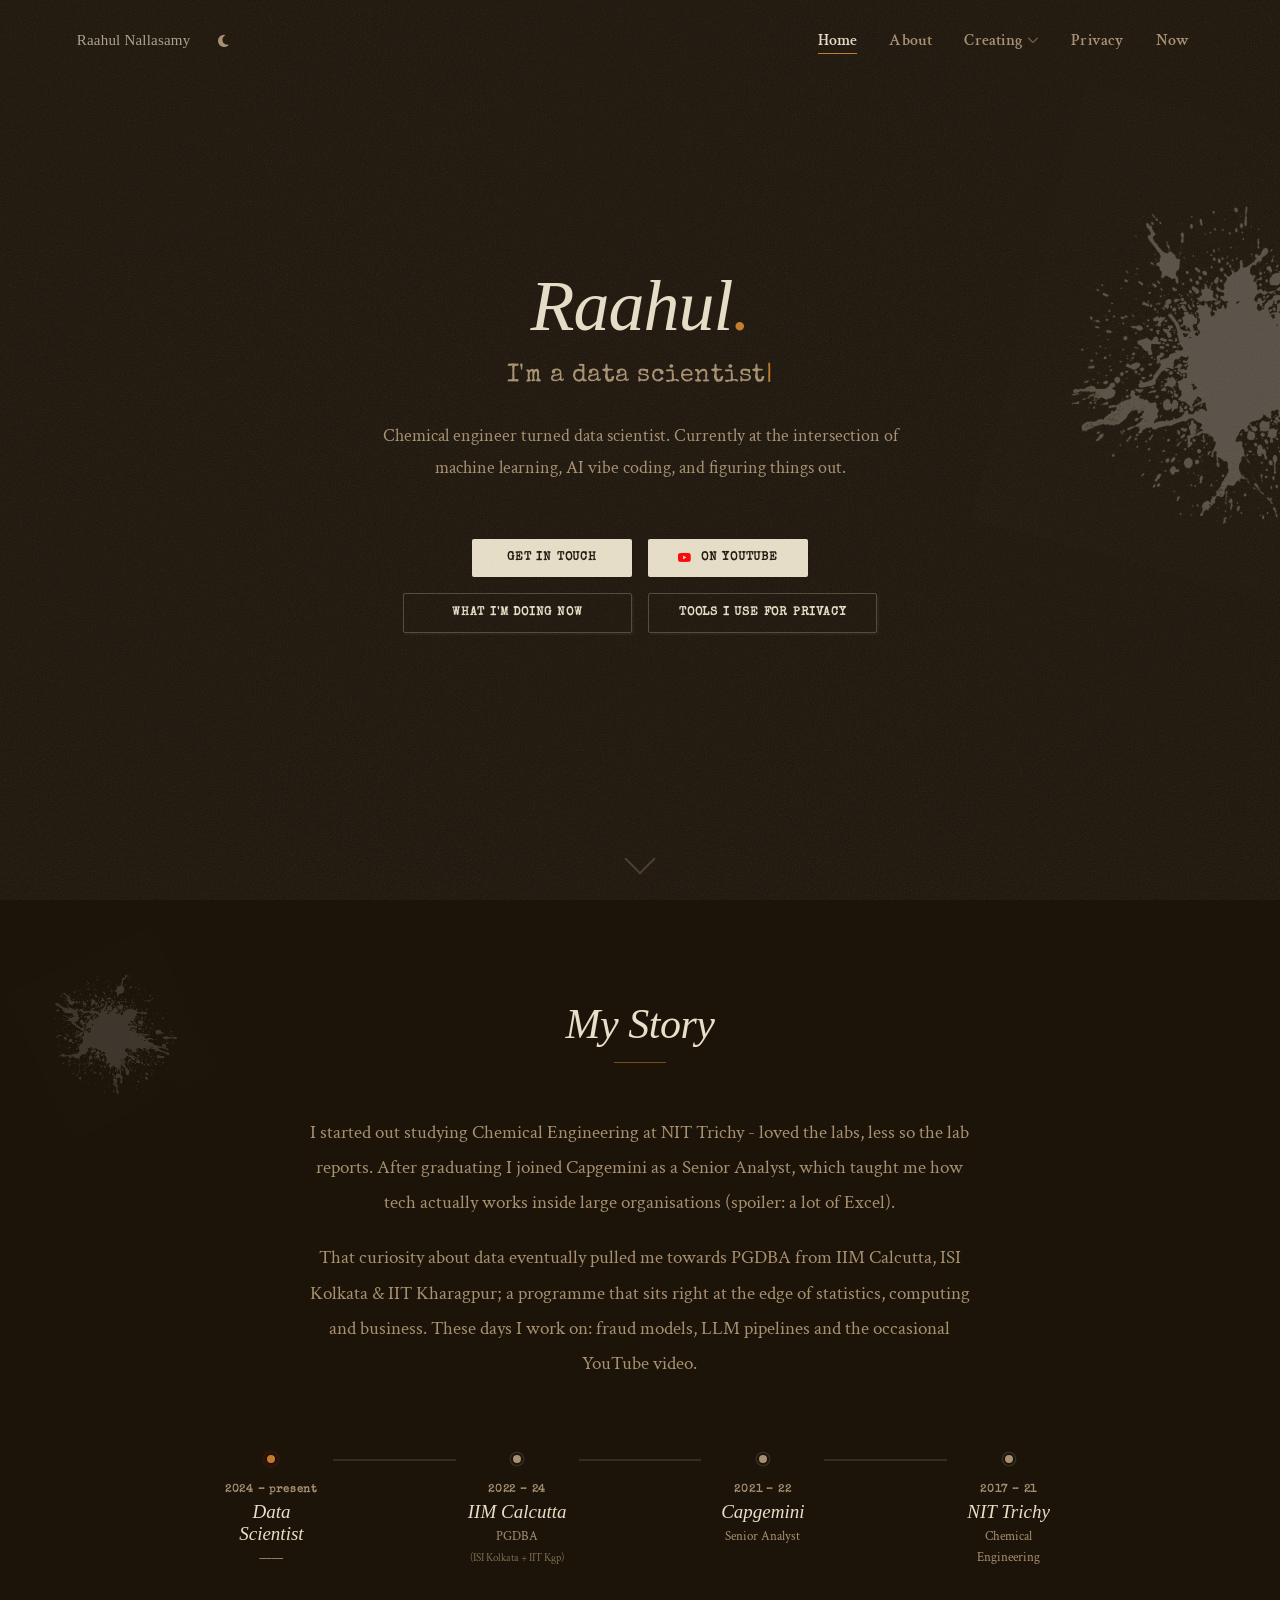
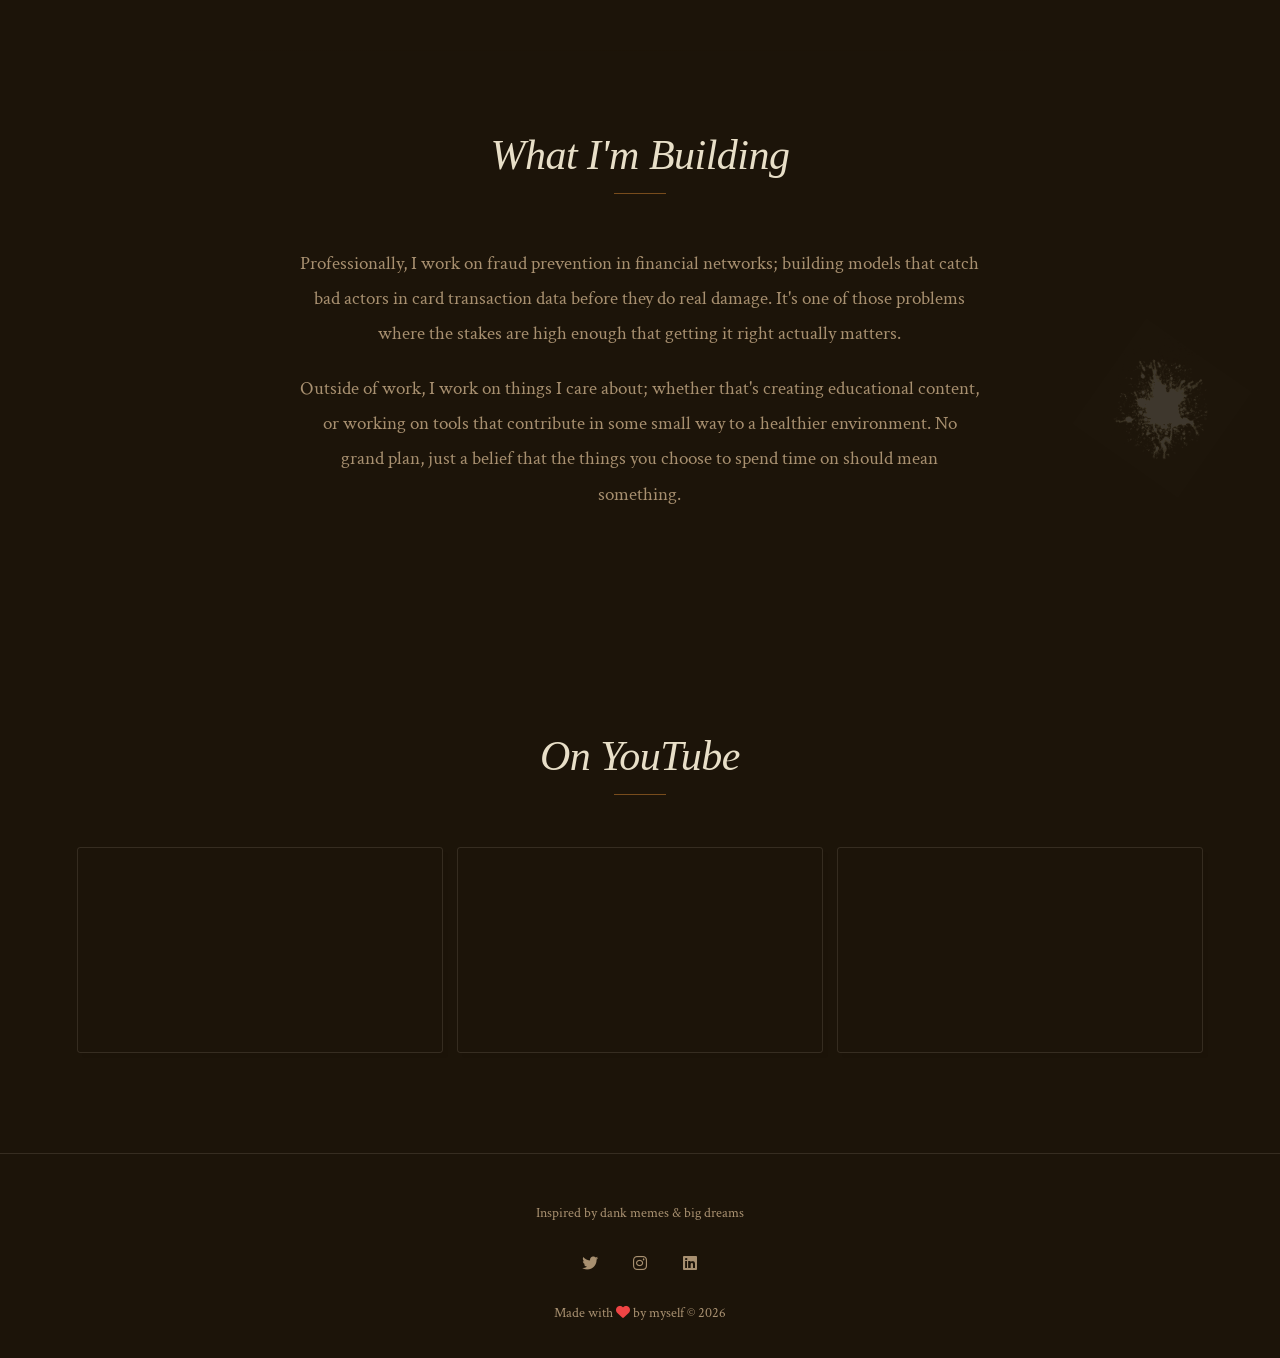
==== index.html @ e93ae11b "fix(mobile): fix overflow, touch target, and nav drawer bugs Remove white-space: nowrap from journey" ====
<!DOCTYPE html>
<html lang="en">

<head>
    <title>Raahul Nallasamy</title>
    <meta charset="UTF-8" />
    <meta name="viewport" content="width=device-width, initial-scale=1.0, shrink-to-fit=no" />
    <meta name="description" content="Chemical engineer turned data scientist. Working on fraud detection, NLP, and the occasional YouTube video." />
    <meta name="keywords" content="fraud detection, machine learning, data scientist, NLP, Python, Raahul Nallasamy" />

    <!-- Open Graph -->
    <meta property="og:type" content="website" />
    <meta property="og:url" content="https://raahul42.github.io" />
    <meta property="og:title" content="Raahul Nallasamy" />
    <meta property="og:description" content="Chemical engineer turned data scientist. Working on fraud detection, NLP, and the occasional YouTube video." />

    <!-- Schema.org Person -->
    <script type="application/ld+json">
    {
      "@context": "https://schema.org",
      "@type": "Person",
      "name": "Raahul Nallasamy",
      "jobTitle": "Data Scientist",
      "url": "https://raahul42.github.io",
      "sameAs": [
        "https://linkedin.com/in/raahul42",
        "https://www.youtube.com/c/raahul42"
      ]
    }
    </script>


    <link rel="preconnect" href="https://fonts.googleapis.com">
    <link rel="preconnect" href="https://fonts.gstatic.com" crossorigin>
    <link
        href="https://fonts.googleapis.com/css2?family=Inter:wght@300;400;600;800&family=IM+Fell+English:ital@0;1&family=Crimson+Text:ital,wght@0,400;0,600;1,400&family=Special+Elite&display=swap"
        rel="stylesheet">
    <link rel="stylesheet" href="https://cdnjs.cloudflare.com/ajax/libs/font-awesome/6.5.0/css/all.min.css">
    <link rel="stylesheet" href="style.css">
    <link rel="stylesheet" href="retro.css">
    <link rel="icon"
        href="data:image/svg+xml,<svg xmlns='http://www.w3.org/2000/svg' viewBox='0 0 100 100'><text y='.9em' font-size='90'>⚡</text></svg>">
    <script data-goatcounter="https://raahul42.goatcounter.com/count" async src="//gc.zgo.at/count.js"></script>
</head>

<body class="loading">

    <div class="page-loader" id="loader">
        <div class="loader-spinner"></div>
    </div>

    <nav id="navbar" role="navigation" aria-label="Main navigation">
        <h2 class="nav-logo" data-tooltip="no one made a wikipedia page yet">Raahul Nallasamy</h2>
        <button class="theme-toggle" id="themeToggle" onclick="toggleTheme()" title="Toggle theme" aria-label="Toggle colour theme">
            <i class="fa-solid fa-moon" id="themeIcon"></i>
        </button>
        <i class="fa-solid fa-bars menu-icon" onclick="showMenu()" aria-label="Open menu" role="button"></i>
        <div class="nav-links" id="navLinks">
            <i class="fa-solid fa-xmark close-icon" onclick="HideMenu()" aria-label="Close menu" role="button"></i>
            <ul>
                <li><a href="#home" class="nav-item">Home</a></li>
                <li><a href="#about" class="nav-item">About</a></li>
                <li class="nav-dropdown">
                    <a href="#" class="nav-item dropdown-trigger">Creating <i
                            class="fa-solid fa-chevron-down fa-xs"></i></a>
                    <div class="dropdown-menu">
                        <a href="/tree-tracker/">
                            <i class="fa-solid fa-seedling"></i> Tree Journal
                        </a>
                        <a href="https://www.youtube.com/c/raahul42" target="_blank" rel="noopener">
                            <i class="fa-brands fa-youtube"></i> YouTube Community
                        </a>
                    </div>
                </li>
                <li><a href="/privacy" class="nav-item">Privacy</a></li>
                <li><a href="/now" class="nav-item">Now</a></li>
            </ul>
        </div>
    </nav>

    <section class="header" id="home" aria-label="Hero">
        <div class="mesh-bg" id="meshBg">
            <div class="orb orb-1"></div>
            <div class="orb orb-2"></div>
            <div class="orb orb-3"></div>
        </div>

        <div class="ink-splash"></div>

        <div class="text-box">
            <h1><span class="gradient-text">Raahul</span><span style="color: var(--accent);">.</span></h1>
            <h2 class="typed-line">I'm <span id="typed-text"></span><span class="cursor">|</span></h2>
            <p>Chemical engineer turned data scientist. Currently at the intersection of<br>
                machine learning, AI vibe coding, and figuring things out.</p>
            <div class="hero-btns">
                <div class="hero-btns-row">
                    <a href="mailto:contact-form-only" class="btn btn-primary">Get In Touch</a>
                    <a href="https://www.youtube.com/c/raahul42?sub_confirmation=1" target="_blank" rel="noopener" class="btn btn-primary btn-youtube"><i class="fa-brands fa-youtube"></i> on YouTube</a>
                </div>
                <div class="hero-btns-row hero-btns-row--secondary">
                    <a href="/now" class="btn btn-now">what I'm doing Now</a>
                    <a href="/privacy" class="btn btn-privacy">tools I use for Privacy</a>
                </div>
            </div>
        </div>

        <button class="vadi-btn" id="vadiBtn" onclick="toggleVadi()" title="???"><svg viewBox="0 0 24 30"
                xmlns="http://www.w3.org/2000/svg" width="20" height="25" style="display:block">
                <ellipse cx="12" cy="17" rx="9" ry="12" fill="rgba(28,15,0,0.06)" stroke="rgba(28,15,0,0.20)"
                    stroke-width="0.8" />
            </svg></button>

        <div class="scroll-down">
            <div class="scroll-arrow"></div>
        </div>
    </section>

    <main>
    <section class="about" id="about" aria-label="About">
        <div class="ink-drop ink-drop-1"></div>

        <div class="story-intro reveal">
            <h2 class="section-title">My Story</h2>
            <p class="story-text">
                I started out studying Chemical Engineering at NIT Trichy - loved the labs,
                less so the lab reports. After graduating I joined Capgemini as a
                Senior Analyst, which taught me how tech actually works inside large organisations
                (spoiler: a lot of Excel).
            </p>
            <p class="story-text">
                That curiosity about data eventually pulled me towards PGDBA from IIM Calcutta,
                ISI Kolkata &amp; IIT Kharagpur; a programme that sits right at the edge of
                statistics, computing and business. These days I work on: fraud models, LLM pipelines
                and the occasional YouTube video.
            </p>
        </div>

        <div class="journey reveal">
            <div class="journey-node">
                <div class="node-marker active"></div>
                <div class="node-content">
                    <span class="node-year">2024 – present</span>
                    <h3>Data Scientist</h3>
                    <p>——</p>
                </div>
            </div>
            <div class="journey-line"></div>
            <div class="journey-node">
                <div class="node-marker"></div>
                <div class="node-content">
                    <span class="node-year">2022 – 24</span>
                    <h3>IIM Calcutta</h3>
                    <p>PGDBA<br><span class="node-sub">(ISI Kolkata + IIT Kgp)</span></p>
                </div>
            </div>
            <div class="journey-line"></div>
            <div class="journey-node">
                <div class="node-marker"></div>
                <div class="node-content">
                    <span class="node-year">2021 – 22</span>
                    <h3>Capgemini</h3>
                    <p>Senior Analyst</p>
                </div>
            </div>
            <div class="journey-line"></div>
            <div class="journey-node">
                <div class="node-marker"></div>
                <div class="node-content">
                    <span class="node-year">2017 – 21</span>
                    <h3>NIT Trichy</h3>
                    <p>Chemical Engineering</p>
                </div>
            </div>
        </div>

        <div class="section-divider"></div>

        <div class="ink-drop ink-drop-2"></div>

        <div class="currently reveal">
            <h2 class="section-title">What I'm Building</h2>
            <p class="story-text center">
                Professionally, I work on fraud prevention in financial networks;
                building models that catch bad actors in card transaction data before
                they do real damage. It's one of those problems where the stakes are
                high enough that getting it right actually matters.
            </p>
            <p class="story-text center">
                Outside of work, I work on things I care about; whether that's creating
                educational content, or working on tools that contribute in some small
                way to a healthier environment. No grand plan, just a belief that the
                things you choose to spend time on should mean something.
            </p>
        </div>

    </section>

    <section class="video-section" id="youtube" aria-label="YouTube videos">
        <div class="about">
            <h2 class="section-title reveal">On YouTube</h2>
            <div class="video-container reveal">
                <div class="video-item">
                    <iframe src="https://www.youtube.com/embed/sytXMgEmZbY?si=A0dkl7CzipUG3kDM"
                        title="YouTube video player" frameborder="0"
                        allow="accelerometer; autoplay; clipboard-write; encrypted-media; gyroscope; picture-in-picture; web-share"
                        allowfullscreen></iframe>
                </div>
                <div class="video-item">
                    <iframe src="https://www.youtube.com/embed/hORjhwVPFhY" title="YouTube video player" frameborder="0"
                        allow="accelerometer; autoplay; clipboard-write; encrypted-media; gyroscope; picture-in-picture; web-share"
                        allowfullscreen></iframe>
                </div>
                <div class="video-item">
                    <iframe src="https://www.youtube.com/embed/n8uOLAmUY9w" title="YouTube video player" frameborder="0"
                        allow="accelerometer; autoplay; clipboard-write; encrypted-media; gyroscope; picture-in-picture; web-share"
                        allowfullscreen></iframe>
                </div>
            </div>
        </div>
    </section>

    </main>
    <footer class="footer">
        <p>Inspired by dank memes &amp; big dreams</p>
        <div class="icons">
            <span class="icon-btn" data-tooltip="no funny tweets"><i class="fa-brands fa-twitter"></i></span>
            <span class="icon-btn" data-tooltip="inactive since 2021"><i class="fa-brands fa-instagram"></i></span>
            <a href="https://linkedin.com/in/raahul42" target="_blank" rel="noopener noreferrer" class="icon-btn"
                data-tooltip="might accept invite"><i class="fa-brands fa-linkedin"></i></a>
        </div>
        <p>Made with <i class="fa-solid fa-heart"></i> by myself &copy; <span id="year"></span></p>
    </footer>

    <script>
        window.addEventListener('load', () => {
            setTimeout(() => {
                document.getElementById('loader').classList.add('hidden');
                document.body.classList.remove('loading');
            }, 500);
        });

        const navLinks = document.getElementById("navLinks");
        function showMenu() { navLinks.style.right = "0"; }
        function HideMenu() { navLinks.style.right = "-280px"; document.querySelectorAll('.nav-dropdown').forEach(d => d.classList.remove('open')); }

        document.addEventListener('click', function (e) {
            if (navLinks.style.right === '0px' &&
                !navLinks.contains(e.target) &&
                !e.target.closest('.menu-icon')) {
                HideMenu();
            }
        });

        document.querySelectorAll('#navLinks a:not(.dropdown-trigger)').forEach(link => {
            link.addEventListener('click', function () {
                if (window.innerWidth <= 700) HideMenu();
            });
        });

        document.querySelectorAll('.dropdown-trigger').forEach(trigger => {
            trigger.addEventListener('click', function (e) {
                if (window.innerWidth <= 700) {
                    e.preventDefault();
                    const parent = this.closest('.nav-dropdown');
                    parent.classList.toggle('open');
                }
            });
        });

        const navbar = document.getElementById("navbar");
        window.addEventListener('scroll', () => {
            navbar.classList.toggle('scrolled', window.scrollY > 60);
        });

        const roles = ["a data scientist", "a developer", "a vibe coder", "an occasional reader", "the imposter ඞ"];
        const rolesHTML = roles.map((r, i) => i === 4 ? 'the imposter <span style="color:#ff4757;font-size:0.85em;vertical-align:middle;line-height:1">ඞ</span>' : null);
        let roleIndex = 0, charIndex = 0, isDeleting = false;
        const typedEl = document.getElementById('typed-text');

        function typeWriter() {
            const current = roles[roleIndex];
            const fullyTyped = !isDeleting && charIndex === current.length;

            if (fullyTyped && rolesHTML[roleIndex]) {
                typedEl.innerHTML = rolesHTML[roleIndex];
            } else {
                typedEl.textContent = isDeleting
                    ? current.substring(0, --charIndex)
                    : current.substring(0, ++charIndex);
            }

            let speed = isDeleting ? 50 : 100;
            if (fullyTyped) {
                speed = 2000; isDeleting = true;
            } else if (isDeleting && charIndex === 0) {
                isDeleting = false;
                roleIndex = (roleIndex + 1) % roles.length;
                speed = 400;
            }
            setTimeout(typeWriter, speed);
        }
        typeWriter();

        let vadiMode = false;
        function toggleVadi() {
            const header = document.querySelector('.header');
            const meshBg = document.getElementById('meshBg');
            const btn = document.getElementById('vadiBtn');
            vadiMode = !vadiMode;
            if (vadiMode) {
                header.classList.add('vadi-active');
                meshBg.style.display = "none";
                btn.classList.add('active');
            } else {
                header.classList.remove('vadi-active');
                meshBg.style.display = "block";
                btn.classList.remove('active');
            }
        }

        const revealEls = document.querySelectorAll('.reveal');
        const observer = new IntersectionObserver((entries) => {
            entries.forEach(entry => {
                if (entry.isIntersecting) {
                    entry.target.classList.add('visible');
                    observer.unobserve(entry.target);
                }
            });
        }, { threshold: 0.1 });
        revealEls.forEach(el => observer.observe(el));

        const sections = document.querySelectorAll('section[id]');
        const navItems = document.querySelectorAll('.nav-item');
        const sectionObs = new IntersectionObserver((entries) => {
            entries.forEach(entry => {
                if (entry.isIntersecting) {
                    navItems.forEach(a => {
                        a.classList.toggle('active', a.getAttribute('href') === '#' + entry.target.id);
                    });
                }
            });
        }, { threshold: 0.4 });
        sections.forEach(s => sectionObs.observe(s));

        const savedTheme = localStorage.getItem('theme') || 'dark';
        applyTheme(savedTheme);

        function applyTheme(theme) {
            document.documentElement.setAttribute('data-theme', theme);
            document.getElementById('themeIcon').className = theme === 'dark' ? 'fa-solid fa-moon' : 'fa-solid fa-sun';
            localStorage.setItem('theme', theme);
        }

        function toggleTheme() {
            const current = document.documentElement.getAttribute('data-theme') || 'dark';
            applyTheme(current === 'dark' ? 'light' : 'dark');
        }

        document.getElementById('year').textContent = new Date().getFullYear();
    </script>

</body>

</html>
---- style.css ----
:root {
    --bg: #080d1a;
    --bg-surface: #0f172a;
    --text: #f1f5f9;
    --text-muted: #7a8fa0;
    --accent: #38bdf8;
    --accent-2: #2dd4bf;
    --card-bg: rgba(255, 255, 255, 0.04);
    --card-border: rgba(255, 255, 255, 0.08);
    --card-border-hover: rgba(255, 255, 255, 0.18);
    --gradient: linear-gradient(135deg, var(--accent), var(--accent-2));
}

html[data-theme="light"] {
    --bg: #fdf8f0;
    --bg-surface: #f5edd8;
    --text: #1a1208;
    --text-muted: #7a6a54;
    --accent: #0284c7;
    --accent-2: #0d9488;
    --card-bg: rgba(0, 0, 0, 0.04);
    --card-border: rgba(0, 0, 0, 0.08);
    --card-border-hover: rgba(0, 0, 0, 0.2);
    --gradient: linear-gradient(135deg, #0284c7, #0d9488);
}

html[data-theme="light"] body {
    background: linear-gradient(160deg, #fdf8f0 0%, #f5edd8 60%, #ede5d0 100%);
    min-height: 100vh;
}

html[data-theme="light"] .header {
    background: transparent;
}

html[data-theme="light"] #navbar.scrolled {
    background: rgba(253, 248, 240, 0.88);
}

@media (max-width: 700px) {
    html[data-theme="light"] .nav-links {
        background: rgba(253, 248, 240, 0.97) !important;
    }
}

html[data-theme="light"] .dropdown-menu {
    background: rgba(255, 255, 255, 0.97);
}

html[data-theme="light"] .icon-btn::after {
    background: rgba(255, 255, 255, 0.97);
}

html[data-theme="light"] .nav-logo::after {
    background: rgba(255, 255, 255, 0.97);
}

html[data-theme="light"] .orb {
    opacity: 0.07;
}

html[data-theme="light"] .header.vadi-active {
    background-image: linear-gradient(rgba(253, 248, 240, 0.72), rgba(253, 248, 240, 0.9)), url('images/vadivelu.png');
}

html[data-theme="light"] .page-loader {
    background: #fdf8f0;
}

*, *::before, *::after {
    margin: 0;
    padding: 0;
    box-sizing: border-box;
}

html {
    scroll-behavior: smooth;
    background: var(--bg);
    color: var(--text);
    font-family: 'Inter', sans-serif;
    overflow-x: hidden;
}

body {
    overflow-x: hidden;
    opacity: 1;
    transition: opacity 0.5s ease;
    position: relative;
    width: 100%;
}

body.loading {
    opacity: 0;
}

section[id] {
    scroll-margin-top: 50px;
}

/* Keyboard focus styles */
:focus-visible {
    outline: 2px solid var(--accent);
    outline-offset: 3px;
    border-radius: 4px;
}

.btn:focus-visible {
    outline-offset: 4px;
}

.page-loader {
    position: fixed;
    inset: 0;
    background: var(--bg);
    display: flex;
    align-items: center;
    justify-content: center;
    z-index: 9999;
    transition: opacity 0.5s ease, visibility 0.5s ease;
}

.page-loader.hidden {
    opacity: 0;
    visibility: hidden;
    pointer-events: none;
}

.loader-spinner {
    width: 36px;
    height: 36px;
    border: 3px solid var(--card-border);
    border-top-color: var(--accent);
    border-radius: 50%;
    animation: spin 0.8s linear infinite;
}

@keyframes spin {
    to { transform: rotate(360deg); }
}

#navbar {
    position: fixed;
    top: 0;
    left: 0;
    right: 0;
    z-index: 1000;
    display: flex;
    align-items: center;
    justify-content: space-between;
    padding: 22px 6%;
    transition: all 0.4s ease;
}

#navbar.scrolled {
    background: rgba(8, 13, 26, 0.85);
    backdrop-filter: blur(20px);
    -webkit-backdrop-filter: blur(20px);
    border-bottom: 1px solid var(--card-border);
    padding: 14px 6%;
}

.nav-logo {
    font-size: 14px;
    font-weight: 600;
    letter-spacing: 0px;
    color: var(--text);
    opacity: 0.7;
    cursor: default;
    position: relative;
    transition: opacity 0.3s ease;
}

.nav-logo:hover {
    opacity: 0.9;
}

.nav-logo::after {
    content: attr(data-tooltip);
    position: absolute;
    top: calc(100% + 10px);
    left: 0;
    background: rgba(8, 13, 26, 0.95);
    backdrop-filter: blur(12px);
    border: 1px solid var(--card-border);
    color: var(--text-muted);
    font-size: 12px;
    font-weight: 400;
    padding: 7px 12px;
    border-radius: 8px;
    white-space: nowrap;
    opacity: 0;
    pointer-events: none;
    transform: translateY(-4px);
    transition: opacity 0.2s ease, transform 0.2s ease;
}

.nav-logo:hover::after {
    opacity: 1;
    transform: translateY(0);
}

.nav-links {
    flex: 1;
    text-align: right;
}

.nav-links ul li {
    list-style: none;
    display: inline-block;
    padding: 8px 14px;
}

.nav-item {
    color: var(--text-muted);
    text-decoration: none;
    font-size: 14px;
    font-weight: 400;
    transition: color 0.3s ease;
    position: relative;
}

.nav-item::after {
    content: '';
    position: absolute;
    bottom: -4px;
    left: 0;
    width: 0;
    height: 2px;
    background: var(--gradient);
    border-radius: 2px;
    transition: width 0.3s ease;
}

.nav-item:hover,
.nav-item.active {
    color: var(--text);
}

.nav-item:hover::after,
.nav-item.active::after {
    width: 100%;
}

.theme-toggle {
    background: var(--card-bg);
    border: 1px solid var(--card-border);
    color: var(--text-muted);
    width: 34px;
    height: 34px;
    border-radius: 50%;
    cursor: pointer;
    display: flex;
    align-items: center;
    justify-content: center;
    font-size: 14px;
    transition: all 0.3s ease;
    flex-shrink: 0;
    margin-left: 16px;
}

.theme-toggle:hover {
    color: var(--accent);
    border-color: var(--accent);
    transform: rotate(15deg);
}

.menu-icon,
.close-icon {
    display: none;
    cursor: pointer;
    font-size: 22px;
    color: var(--text);
}

.nav-dropdown {
    position: relative;
}

.dropdown-trigger {
    display: inline-flex;
    align-items: center;
    gap: 5px;
}

.dropdown-trigger .fa-chevron-down {
    transition: transform 0.25s ease;
    opacity: 0.5;
}

.nav-dropdown:hover .fa-chevron-down {
    transform: rotate(180deg);
    opacity: 1;
}

.dropdown-menu {
    position: absolute;
    top: calc(100% + 10px);
    left: 50%;
    transform: translateX(-50%) translateY(6px);
    background: rgba(8, 13, 26, 0.95);
    backdrop-filter: blur(20px);
    -webkit-backdrop-filter: blur(20px);
    border: 1px solid var(--card-border);
    border-radius: 12px;
    padding: 6px;
    min-width: 160px;
    opacity: 0;
    visibility: hidden;
    transition: opacity 0.2s ease, transform 0.2s ease, visibility 0.2s ease;
    z-index: 1001;
}

.nav-dropdown:hover .dropdown-menu {
    opacity: 1;
    visibility: visible;
    transform: translateX(-50%) translateY(0);
}

.dropdown-menu a {
    display: flex;
    align-items: center;
    gap: 8px;
    padding: 9px 14px;
    font-size: 13px;
    color: var(--text-muted);
    text-decoration: none;
    border-radius: 8px;
    transition: background 0.2s ease, color 0.2s ease;
    white-space: nowrap;
}

.dropdown-menu a:hover {
    background: var(--card-bg);
    color: var(--text);
}

.dropdown-menu a .fa-seedling {
    color: #22c55e;
    font-size: 12px;
}

.dropdown-menu a .fa-youtube {
    color: #ef4444;
    font-size: 12px;
}

.dropdown-menu a .fa-pen-nib {
    color: #a78bfa;
    font-size: 12px;
}

.header {
    min-height: 100vh;
    width: 100%;
    position: relative;
    display: flex;
    align-items: center;
    justify-content: center;
    background: var(--bg);
    overflow: hidden;
}

.header.vadi-active {
    background-image: linear-gradient(rgba(8, 13, 26, 0.75), rgba(8, 13, 26, 0.92)),
                      url('images/vadivelu.png');
    background-size: cover;
    background-position: center;
}

.mesh-bg {
    position: absolute;
    inset: 0;
    overflow: hidden;
    z-index: 0;
}

.orb {
    position: absolute;
    border-radius: 50%;
    filter: blur(90px);
    opacity: 0.15;
}

.orb-1 {
    width: 700px;
    height: 700px;
    background: var(--accent);
    top: -200px;
    left: -150px;
    animation: orbFloat1 14s ease-in-out infinite;
}

.orb-2 {
    width: 500px;
    height: 500px;
    background: var(--accent-2);
    top: 30%;
    right: -100px;
    animation: orbFloat2 18s ease-in-out infinite;
}

.orb-3 {
    width: 400px;
    height: 400px;
    background: #06b6d4;
    bottom: -100px;
    left: 35%;
    animation: orbFloat3 12s ease-in-out infinite;
}

@keyframes orbFloat1 {
    0%, 100% { transform: translate(0, 0); }
    33%       { transform: translate(80px, 60px); }
    66%       { transform: translate(40px, 120px); }
}

@keyframes orbFloat2 {
    0%, 100% { transform: translate(0, 0); }
    33%       { transform: translate(-80px, -50px); }
    66%       { transform: translate(-40px, -100px); }
}

@keyframes orbFloat3 {
    0%, 100% { transform: translate(0, 0); }
    50%       { transform: translate(-70px, -60px); }
}

.text-box {
    position: relative;
    z-index: 1;
    text-align: center;
    max-width: 800px;
    padding: 0 24px;
}

.hero-tag {
    display: inline-flex;
    align-items: center;
    gap: 8px;
    background: var(--card-bg);
    border: 1px solid var(--card-border);
    padding: 6px 16px;
    border-radius: 20px;
    font-size: 13px;
    color: var(--text-muted);
    margin-bottom: 28px;
    backdrop-filter: blur(10px);
}

.status-dot {
    width: 8px;
    height: 8px;
    background: #22c55e;
    border-radius: 50%;
    flex-shrink: 0;
    animation: pulseDot 2s ease-in-out infinite;
}

@keyframes pulseDot {
    0%, 100% { box-shadow: 0 0 0 0 rgba(34, 197, 94, 0.4); }
    50%       { box-shadow: 0 0 0 6px rgba(34, 197, 94, 0); }
}

.text-box h1 {
    font-size: clamp(40px, 7vw, 72px);
    font-weight: 800;
    letter-spacing: -2px;
    line-height: 1.1;
    margin-bottom: 12px;
}

.gradient-text {
    background: var(--gradient);
    -webkit-background-clip: text;
    -webkit-text-fill-color: transparent;
    background-clip: text;
}

.typed-line {
    font-size: clamp(20px, 3.5vw, 34px);
    font-weight: 300;
    color: var(--text-muted);
    margin-bottom: 24px;
    min-height: 1.5em;
    line-height: 1.4;
    letter-spacing: -0.5px;
}

.cursor {
    display: inline-block;
    color: var(--accent);
    animation: blink 1s step-end infinite;
}

@keyframes blink {
    0%, 100% { opacity: 1; }
    50%       { opacity: 0; }
}

.text-box p {
    font-size: 17px;
    color: var(--text-muted);
    line-height: 1.7;
    margin-bottom: 40px;
}

.hero-btns {
    display: flex;
    flex-direction: column;
    align-items: center;
    gap: 16px;
}

.hero-btns-row {
    display: flex;
    gap: 12px;
    justify-content: center;
    flex-wrap: wrap;
}

.btn {
    display: inline-flex;
    align-items: center;
    gap: 8px;
    text-decoration: none;
    padding: 13px 30px;
    font-size: 15px;
    font-weight: 600;
    border-radius: 50px;
    transition: all 0.3s ease;
    cursor: pointer;
    border: none;
    font-family: 'Inter', sans-serif;
}

.btn-primary {
    background: var(--gradient);
    color: #fff;
}

.btn-primary:hover {
    transform: translateY(-3px);
    box-shadow: 0 14px 30px rgba(56, 189, 248, 0.3);
}

.btn-youtube .fa-youtube {
    color: #ff0000;
}

.btn-youtube:hover {
    transform: translateY(-3px);
    box-shadow: 0 14px 30px rgba(255, 0, 0, 0.25);
}

.btn-secondary {
    background: var(--card-bg);
    color: var(--text);
    border: 1px solid var(--card-border);
    backdrop-filter: blur(10px);
}

.btn-secondary:hover {
    border-color: var(--accent);
    color: var(--accent);
    transform: translateY(-3px);
}

.btn-now,
.btn-privacy {
    background: transparent;
    color: var(--accent);
    border: 1.5px solid var(--accent);
}

.btn-now:hover,
.btn-privacy:hover {
    background: var(--accent);
    color: #fff;
    transform: translateY(-3px);
}

.btn-sm {
    padding: 8px 20px;
    font-size: 13px;
    opacity: 0.8;
}

.vadi-btn {
    position: absolute;
    bottom: 80px;
    right: 28px;
    background: var(--card-bg);
    border: 1px solid var(--card-border);
    width: 38px;
    height: 38px;
    border-radius: 50%;
    font-size: 18px;
    line-height: 1;
    cursor: pointer;
    backdrop-filter: blur(10px);
    transition: all 0.3s ease;
    z-index: 10;
    display: flex;
    align-items: center;
    justify-content: center;
    padding: 0;
    opacity: 0.5;
}

.vadi-btn:hover {
    opacity: 1;
    border-color: rgba(251, 191, 36, 0.5);
    transform: scale(1.1);
}

.vadi-btn.active {
    opacity: 1;
    border-color: rgba(251, 191, 36, 0.5);
    background: rgba(251, 191, 36, 0.08);
}

.scroll-down {
    position: absolute;
    bottom: 30px;
    left: 50%;
    transform: translateX(-50%);
    z-index: 10;
}

.scroll-arrow {
    width: 22px;
    height: 22px;
    border-right: 2px solid var(--text-muted);
    border-bottom: 2px solid var(--text-muted);
    transform: rotate(45deg);
    opacity: 0.4;
    animation: scrollBounce 2s ease-in-out infinite;
}

@keyframes scrollBounce {
    0%, 100% { transform: rotate(45deg) translateY(0); opacity: 0.4; }
    50%       { transform: rotate(45deg) translateY(7px); opacity: 0.8; }
}

.reveal {
    opacity: 0;
    transform: translateY(32px);
    transition: opacity 0.5s ease, transform 0.5s ease;
    transition-delay: var(--reveal-delay, 0s);
}

.reveal.visible {
    opacity: 1;
    transform: translateY(0);
}

section {
    padding: 100px 0;
}

.about {
    width: 88%;
    max-width: 1200px;
    margin: 0 auto;
}

.projects {
    width: 88%;
    max-width: 1200px;
    margin: 0 auto;
    padding: 100px 0;
}

.section-title {
    font-size: clamp(28px, 4vw, 42px);
    font-weight: 800;
    text-align: center;
    margin-bottom: 52px;
    letter-spacing: -1.5px;
}

.section-divider {
    height: 1px;
    background: linear-gradient(to right, transparent, var(--card-border), transparent);
    margin: 80px 0;
}

.bento-grid {
    display: grid;
    grid-template-columns: repeat(auto-fit, minmax(260px, 1fr));
    gap: 20px;
}

.bento-card {
    background: var(--card-bg);
    border: 1px solid var(--card-border);
    backdrop-filter: blur(12px);
    border-radius: 20px;
    padding: 32px;
    transition: transform 0.3s ease, box-shadow 0.3s ease, border-color 0.3s ease;
}

.bento-card:hover {
    transform: translateY(-6px);
    box-shadow: 0 20px 40px rgba(0, 0, 0, 0.3);
    border-color: var(--card-border-hover);
}

.bento-card h3 {
    font-weight: 600;
    font-size: 17px;
    margin-bottom: 18px;
    display: flex;
    align-items: center;
    gap: 10px;
    color: var(--accent);
}

.bento-card ul li {
    list-style: none;
    color: var(--text-muted);
    font-size: 14px;
    line-height: 1.9;
    margin-bottom: 8px;
}

.bento-card ul li strong {
    color: var(--text);
    font-weight: 600;
}

.year-tag {
    font-size: 11px;
    color: var(--accent);
    background: rgba(56, 189, 248, 0.1);
    padding: 2px 8px;
    border-radius: 10px;
    margin-left: 4px;
    white-space: nowrap;
}

.skills-grid {
    display: grid;
    grid-template-columns: repeat(auto-fill, minmax(90px, 1fr));
    gap: 14px;
}

.skill-item {
    display: flex;
    flex-direction: column;
    align-items: center;
    gap: 10px;
    background: var(--card-bg);
    border: 1px solid var(--card-border);
    border-radius: 16px;
    padding: 20px 10px;
    transition: transform 0.3s ease, border-color 0.3s ease, box-shadow 0.3s ease;
    cursor: default;
}

.skill-item:hover {
    transform: translateY(-5px);
    border-color: var(--card-border-hover);
    box-shadow: 0 10px 24px rgba(0, 0, 0, 0.25);
}

.skill-item i {
    font-size: 30px;
}

.skill-item span {
    font-size: 11px;
    color: var(--text-muted);
    font-weight: 500;
    text-align: center;
}

.project-grid {
    display: grid;
    grid-template-columns: repeat(2, 1fr);
    gap: 24px;
    max-width: 900px;
    margin: 0 auto;
}

.project-card {
    border-radius: 20px;
    position: relative;
    overflow: hidden;
    cursor: pointer;
    border: 1px solid var(--card-border);
    height: 380px;
    transition: border-color 0.3s ease, box-shadow 0.3s ease;
}

.project-card:hover {
    border-color: var(--card-border-hover);
    box-shadow: 0 20px 50px rgba(0, 0, 0, 0.4);
}

.project-card img {
    width: 100%;
    height: 100%;
    object-fit: cover;
    display: block;
    transition: transform 0.6s ease;
}

.project-card:hover img {
    transform: scale(1.07);
}

.layer {
    position: absolute;
    inset: 0;
    background: linear-gradient(to top,
        rgba(8, 13, 26, 0.97) 0%,
        rgba(8, 13, 26, 0.6) 55%,
        transparent 100%);
    display: flex;
    align-items: flex-end;
    padding: 28px;
    opacity: 0;
    transition: opacity 0.4s ease;
}

.project-card:hover .layer {
    opacity: 1;
}

.layer-content {
    transform: translateY(14px);
    transition: transform 0.4s ease;
    width: 100%;
}

.project-card:hover .layer-content {
    transform: translateY(0);
}

.layer-content h3 {
    font-size: 22px;
    font-weight: 700;
    color: var(--text);
    margin-bottom: 8px;
}

.layer-content p {
    font-size: 13px;
    color: var(--text-muted);
    line-height: 1.6;
    margin-bottom: 14px;
}

.tech-badges {
    display: flex;
    flex-wrap: wrap;
    gap: 6px;
    margin-bottom: 16px;
}

.badge {
    font-size: 11px;
    font-weight: 600;
    background: rgba(56, 189, 248, 0.12);
    color: var(--accent);
    border: 1px solid rgba(56, 189, 248, 0.25);
    padding: 4px 10px;
    border-radius: 20px;
    letter-spacing: 0.3px;
}

.project-link {
    display: inline-flex;
    align-items: center;
    gap: 6px;
    font-size: 13px;
    font-weight: 600;
    color: var(--accent);
    text-decoration: none;
    transition: gap 0.3s ease;
}

.project-link:hover {
    gap: 10px;
}

.story-intro {
    max-width: 680px;
    margin: 0 auto 72px;
    text-align: center;
}

.story-text {
    font-size: 17px;
    color: var(--text-muted);
    line-height: 1.85;
    margin-bottom: 20px;
}

.story-text.center {
    text-align: center;
}

.journey {
    display: flex;
    align-items: flex-start;
    justify-content: center;
    gap: 0;
    margin: 0 auto 72px;
    max-width: 860px;
}

.journey-node {
    display: flex;
    flex-direction: column;
    align-items: center;
    text-align: center;
    flex: 1;
    position: relative;
}

.node-marker {
    width: 14px;
    height: 14px;
    border-radius: 50%;
    background: var(--text-muted);
    border: 2px solid var(--card-border);
    flex-shrink: 0;
    margin-bottom: 20px;
    transition: background 0.3s ease, box-shadow 0.3s ease;
}

.node-marker.active {
    background: var(--accent);
    box-shadow: 0 0 0 4px rgba(56, 189, 248, 0.15);
}

.journey-node:hover .node-marker {
    background: var(--accent);
    box-shadow: 0 0 0 4px rgba(56, 189, 248, 0.15);
}

.journey-line {
    flex: 1;
    height: 2px;
    background: linear-gradient(to right, var(--card-border), var(--card-border));
    margin-top: 6px;
    min-width: 40px;
}

.node-content {
    padding: 0 12px;
}

.node-year {
    font-size: 12px;
    font-weight: 600;
    color: var(--accent);
    letter-spacing: 0.5px;
    display: block;
    margin-bottom: 6px;
}

.node-content h3 {
    font-size: 18px;
    font-weight: 700;
    color: var(--text);
    margin-bottom: 4px;
    letter-spacing: -0.3px;
}

.node-content p {
    font-size: 13px;
    color: var(--text-muted);
    line-height: 1.6;
}

.node-sub {
    font-size: 11px;
    color: var(--text-muted);
    opacity: 0.7;
    white-space: nowrap;
}

.currently {
    max-width: 680px;
    margin: 0 auto;
    text-align: center;
}

@media (max-width: 700px) {
    .journey {
        flex-direction: column;
        align-items: flex-start;
        gap: 8px;
        padding: 0 8px;
    }

    .journey-line {
        width: 2px;
        height: 44px;
        min-width: unset;
        margin: 0 0 0 22px;
        background: var(--card-border);
    }

    .journey-node {
        flex-direction: row;
        text-align: left;
        gap: 20px;
        align-items: flex-start;
        width: 100%;
        background: var(--card-bg);
        border: 1px solid var(--card-border);
        border-radius: 14px;
        padding: 18px 20px;
    }

    .node-marker {
        margin-bottom: 0;
        margin-top: 5px;
        flex-shrink: 0;
        width: 16px;
        height: 16px;
    }

    .node-content {
        padding: 0;
    }

    .node-year {
        font-size: 11px;
        margin-bottom: 4px;
    }

    .node-content h3 {
        font-size: 17px;
        margin-bottom: 5px;
    }

    .node-content p {
        font-size: 14px;
        line-height: 1.65;
    }

    .node-sub {
        font-size: 12px;
        margin-left: 5px;
    }

    .node-content p br {
        display: none;
    }

}

.video-section {
    padding: 100px 0;
}

.video-container {
    display: grid;
    grid-template-columns: repeat(3, 1fr);
    gap: 14px;
}

.video-item {
    aspect-ratio: 16 / 9;
    overflow: hidden;
    border-radius: 12px;
    border: 1px solid var(--card-border);
    box-shadow: 0 8px 24px rgba(0, 0, 0, 0.3);
}

.video-item iframe {
    width: 100%;
    height: 100%;
    display: block;
}

@media (max-width: 700px) {
    .video-container {
        grid-template-columns: 1fr;
    }
}

.cta-section {
    padding: 40px 20px 100px;
    text-align: center;
}

.cta-inner {
    max-width: 600px;
    margin: 0 auto;
    background: var(--card-bg);
    border: 1px solid var(--card-border);
    backdrop-filter: blur(20px);
    border-radius: 28px;
    padding: 64px 48px;
    position: relative;
    overflow: hidden;
    transition: border-color 0.3s ease, box-shadow 0.3s ease;
}

.cta-inner:hover {
    border-color: var(--card-border-hover);
    box-shadow: 0 20px 60px rgba(56, 189, 248, 0.06);
}

.cta-inner::before {
    content: '';
    position: absolute;
    inset: 0;
    background: var(--gradient);
    opacity: 0.04;
    pointer-events: none;
    border-radius: 28px;
}

.cta-inner h2 {
    font-size: clamp(26px, 4vw, 40px);
    font-weight: 800;
    letter-spacing: -1.5px;
    margin-bottom: 16px;
}

.cta-inner p {
    color: var(--text-muted);
    font-size: 16px;
    line-height: 1.7;
    margin-bottom: 36px;
}

.footer {
    text-align: center;
    padding: 50px 20px 36px;
    border-top: 1px solid var(--card-border);
}

.footer p {
    color: var(--text-muted);
    font-size: 13px;
}

.icons {
    margin: 20px 0;
    display: flex;
    justify-content: center;
    gap: 8px;
}

.icon-btn {
    display: inline-flex;
    align-items: center;
    justify-content: center;
    width: 42px;
    height: 42px;
    border-radius: 50%;
    background: var(--card-bg);
    border: 1px solid var(--card-border);
    color: var(--text-muted);
    font-size: 16px;
    text-decoration: none;
    transition: all 0.3s ease;
    cursor: default;
    position: relative;
}

a.icon-btn {
    cursor: pointer;
}

.icon-btn:hover {
    color: var(--accent);
    border-color: var(--accent);
    transform: translateY(-3px);
    box-shadow: 0 8px 20px rgba(56, 189, 248, 0.15);
}

.icon-btn::after {
    content: attr(data-tooltip);
    position: absolute;
    bottom: calc(100% + 8px);
    left: 50%;
    transform: translateX(-50%) translateY(4px);
    background: rgba(8, 13, 26, 0.95);
    backdrop-filter: blur(12px);
    border: 1px solid var(--card-border);
    color: var(--text-muted);
    font-size: 11px;
    font-weight: 400;
    padding: 5px 10px;
    border-radius: 6px;
    white-space: nowrap;
    opacity: 0;
    pointer-events: none;
    transition: opacity 0.2s ease, transform 0.2s ease;
}

.icon-btn:hover::after {
    opacity: 1;
    transform: translateX(-50%) translateY(0);
}

.claude-credit {
    font-size: 11px;
    opacity: 0.25;
    font-weight: 400;
}

.fa-heart {
    color: #ef4444;
}

.privacy-hero {
    min-height: 38vh;
    display: flex;
    flex-direction: column;
    align-items: center;
    justify-content: center;
    text-align: center;
    padding: 130px 24px 50px;
    position: relative;
}

.privacy-hero h1 {
    font-size: clamp(36px, 6vw, 64px);
    font-weight: 800;
    letter-spacing: -2px;
    line-height: 1.1;
    margin-bottom: 14px;
}

.privacy-hero p {
    font-size: 17px;
    color: var(--text-muted);
    max-width: 500px;
    line-height: 1.7;
    margin-bottom: 8px;
}

.privacy-note {
    font-size: 12px;
    color: var(--text-muted);
    opacity: 0.5;
    letter-spacing: 0.2px;
}

.tools-section {
    padding: 10px 0 100px;
}

.tools-grid {
    display: grid;
    grid-template-columns: repeat(3, 1fr);
    gap: 20px;
    width: 88%;
    max-width: 1000px;
    margin: 0 auto;
}

.tool-card {
    background: var(--card-bg);
    border: 1px solid var(--card-border);
    backdrop-filter: blur(12px);
    border-radius: 20px;
    padding: 28px 28px 24px;
    text-decoration: none;
    color: var(--text);
    display: block;
    transition: transform 0.3s ease, box-shadow 0.3s ease, border-color 0.3s ease;
}

.tool-card:hover {
    transform: translateY(-6px);
    border-color: var(--card-border-hover);
    box-shadow: 0 20px 44px rgba(0, 0, 0, 0.25);
}

.tool-icon {
    font-size: 30px;
    margin-bottom: 18px;
    display: block;
}

.tool-category {
    font-size: 10px;
    font-weight: 700;
    letter-spacing: 1px;
    text-transform: uppercase;
    color: var(--text-muted);
    display: block;
    margin-bottom: 5px;
}

.tool-name {
    font-size: 20px;
    font-weight: 700;
    letter-spacing: -0.3px;
    margin: 0;
    transition: color 0.25s ease;
}

.tool-card:hover .tool-name {
    color: var(--accent);
}

.tool-desc {
    font-size: 13px;
    color: var(--text-muted);
    line-height: 1.65;
    max-height: 0;
    overflow: hidden;
    opacity: 0;
    margin-top: 0;
    transition: max-height 0.4s ease, opacity 0.3s ease 0.05s, margin-top 0.3s ease;
}

.tool-card:hover .tool-desc {
    max-height: 160px;
    opacity: 1;
    margin-top: 12px;
}

.tool-link {
    display: inline-flex;
    align-items: center;
    gap: 5px;
    font-size: 12px;
    font-weight: 600;
    color: var(--accent);
    max-height: 0;
    overflow: hidden;
    opacity: 0;
    margin-top: 0;
    transition: max-height 0.4s ease, opacity 0.3s ease 0.08s, margin-top 0.3s ease;
}

.tool-card:hover .tool-link {
    max-height: 36px;
    opacity: 1;
    margin-top: 10px;
}

@media (max-width: 900px) {
    .tools-grid {
        grid-template-columns: repeat(2, 1fr);
    }
}

@media (max-width: 700px) {
    .tools-grid {
        grid-template-columns: 1fr;
        width: 92%;
    }

    .tool-desc {
        max-height: none;
        opacity: 1;
        margin-top: 12px;
    }

    .tool-link {
        max-height: none;
        opacity: 1;
        margin-top: 10px;
    }
}

@media (max-width: 700px) {
    section {
        padding: 80px 0;
    }

    .about,
    .projects {
        width: 92%;
    }

    .project-grid {
        grid-template-columns: 1fr;
    }

    .project-card {
        height: 300px;
    }

    .bento-grid {
        grid-template-columns: 1fr;
    }

    .skills-grid {
        grid-template-columns: repeat(auto-fill, minmax(80px, 1fr));
    }

    .cta-inner {
        padding: 40px 24px;
    }

    .vadi-btn {
        bottom: 56px;
        right: 16px;
        font-size: 12px;
        padding: 7px 13px;
    }

    #navbar {
        justify-content: flex-start;
    }

    .menu-icon {
        display: block;
        margin-left: auto;
    }

    .theme-toggle {
        margin-left: 10px;
        width: 40px;
        height: 40px;
    }

    .nav-links {
        position: fixed;
        background: rgba(8, 13, 26, 0.96);
        backdrop-filter: blur(20px);
        -webkit-backdrop-filter: blur(20px);
        height: 100vh;
        width: min(280px, 85vw);
        top: 0;
        right: calc(-1 * min(280px, 85vw));
        text-align: left;
        z-index: 999;
        overflow-y: auto;
        transition: right 0.4s ease;
    }

    .nav-links ul {
        padding: 80px 30px 30px;
    }

    .nav-links ul li {
        display: block;
        padding: 12px 0;
    }

    .nav-item {
        font-size: 18px;
    }

    .close-icon {
        display: block;
        position: absolute;
        top: 28px;
        right: 28px;
        font-size: 22px;
    }


    .nav-dropdown .dropdown-menu {
        position: static;
        transform: none;
        opacity: 0;
        visibility: visible;
        max-height: 0;
        overflow: hidden;
        background: transparent;
        border: none;
        backdrop-filter: none;
        padding: 0 0 0 20px;
        min-width: unset;
        transition: max-height 0.3s ease, opacity 0.3s ease, padding 0.3s ease;
    }

    .nav-dropdown.open .dropdown-menu {
        opacity: 1;
        max-height: 200px;
        padding: 6px 0 6px 20px;
    }

    .nav-dropdown:hover .dropdown-menu {
        transform: none;
    }

    .dropdown-menu a {
        font-size: 15px;
        padding: 6px 0;
        color: var(--text-muted);
    }

    .dropdown-trigger .fa-chevron-down {
        display: inline-block;
        opacity: 0.5;
        transition: transform 0.25s ease;
    }


    .nav-dropdown:hover .fa-chevron-down {
        transform: none;
        opacity: 0.5;
    }

    .nav-dropdown.open .fa-chevron-down {
        transform: rotate(180deg);
        opacity: 1;
    }
}

@media (min-width: 701px) {
    .bento-grid {
        grid-template-columns: repeat(3, 1fr);
    }

    .menu-icon,
    .close-icon {
        display: none;
    }
}
---- retro.css ----
/* ===================================================
   RETRO INK & PAPER THEME — raahul42.github.io
   Paper + inked-text aesthetic, inspired by editorial
   print design. Overrides style.css completely.
   =================================================== */

/* ---- VARIABLES — light mode: paper palette ---- */
:root,
html[data-theme="light"] {
    --bg: #ddb882;
    --bg-surface: #cfa06e;
    --text: #1c0f00;
    --text-muted: #543b1e;
    --accent: #8b1a1a;
    --accent-2: #5c4a1e;
    --card-bg: rgba(28, 15, 0, 0.04);
    --card-border: rgba(28, 15, 0, 0.16);
    --card-border-hover: rgba(28, 15, 0, 0.36);
    --gradient: linear-gradient(135deg, #8b1a1a, #5c4a1e);
}

/* ---- VARIABLES — dark mode: ink & sepia palette ---- */
html[data-theme="dark"] {
    --bg: #1c1409;
    --bg-surface: #251b0e;
    --text: #e8dfc8;
    --text-muted: #a89070;
    --accent: #c47a2c;
    --accent-2: #8b6914;
    --card-bg: rgba(232, 223, 200, 0.04);
    --card-border: rgba(232, 223, 200, 0.12);
    --card-border-hover: rgba(232, 223, 200, 0.25);
    --gradient: linear-gradient(135deg, #c47a2c, #8b6914);
}


/* ---- PAPER GRAIN OVERLAY ---- */
body::after {
    content: '';
    position: fixed;
    inset: 0;
    pointer-events: none;
    z-index: 9997;
    background-image: url("data:image/svg+xml,%3Csvg xmlns='http://www.w3.org/2000/svg' width='250' height='250'%3E%3Cfilter id='n'%3E%3CfeTurbulence type='fractalNoise' baseFrequency='0.75' numOctaves='4' stitchTiles='stitch'/%3E%3CfeColorMatrix type='saturate' values='0'/%3E%3C/filter%3E%3Crect width='250' height='250' filter='url(%23n)' opacity='0.1'/%3E%3C/svg%3E");
    opacity: 1;
}

/* ---- BASE ---- */
html {
    font-family: 'Crimson Text', Georgia, serif;
    background: var(--bg);
}

html[data-theme="light"] body,
html:not([data-theme]) body {
    background: var(--bg);
    min-height: 100vh;
}

.page-loader {
    background: var(--bg);
}


.mesh-bg {
    display: none !important;
}

/* ---- NAVBAR ---- */
#navbar {
    background: transparent;
    padding: 22px 6%;
}

#navbar.scrolled {
    background: rgba(221, 184, 130, 0.96);
    backdrop-filter: none;
    -webkit-backdrop-filter: none;
    border-bottom: 1px solid var(--card-border);
    box-shadow: 0 2px 12px rgba(28, 15, 0, 0.07);
}

html[data-theme="light"] #navbar.scrolled,
html:not([data-theme]) #navbar.scrolled {
    background: rgba(221, 184, 130, 0.96);
}

html[data-theme="dark"] #navbar.scrolled {
    background: rgba(28, 20, 9, 0.96);
}


.nav-logo {
    font-family: 'IM Fell English', Georgia, serif;
    font-size: 15px;
    font-weight: 400;
    font-style: normal;
    letter-spacing: 0.2px;
}

.nav-logo::after {
    background: rgba(221, 184, 130, 0.97);
    backdrop-filter: none;
    border: 1px solid var(--card-border);
    border-radius: 3px;
    font-style: normal;
}

.nav-item {
    font-family: 'Crimson Text', Georgia, serif;
    font-size: 15.5px;
    font-weight: 600;
    letter-spacing: 0.2px;
}

.nav-item::after {
    background: var(--accent);
    height: 1px;
    border-radius: 0;
}


.theme-toggle {
    -webkit-appearance: none;
    appearance: none;
    background: transparent;
    border: none;
    box-shadow: none;
}

.dropdown-menu {
    background: rgba(221, 184, 130, 0.98);
    backdrop-filter: none;
    -webkit-backdrop-filter: none;
    border-radius: 3px;
    border: 1px solid var(--card-border);
    box-shadow: 3px 3px 0 rgba(28, 15, 0, 0.08);
}


.dropdown-menu::before {
    content: '';
    position: absolute;
    top: -15px;
    left: 0;
    width: 100%;
    height: 15px;
}

html[data-theme="light"] .dropdown-menu,
html:not([data-theme]) .dropdown-menu {
    background: rgba(221, 184, 130, 0.98);
}

html[data-theme="dark"] .dropdown-menu {
    background: rgba(37, 27, 14, 0.98);
}

.dropdown-menu a {
    font-family: 'Crimson Text', serif;
    font-size: 14.5px;
    border-radius: 2px;
}

@media (max-width: 700px) {

    .dropdown-menu,
    html[data-theme="light"] .dropdown-menu,
    html[data-theme="dark"] .dropdown-menu,
    html:not([data-theme]) .dropdown-menu {
        background: transparent !important;
        border: none !important;
        box-shadow: none !important;
    }
}


@media (max-width: 700px) {
    .nav-links {
        backdrop-filter: none !important;
        -webkit-backdrop-filter: none !important;
        border-left: 1px solid var(--card-border);
        background: rgba(221, 184, 130, 0.97) !important;
    }

    html[data-theme="dark"] .nav-links {
        background: rgba(28, 20, 9, 0.97) !important;
    }
}

/* ---- HERO SECTION ---- */
.header {
    background: var(--bg);
    background-image: radial-gradient(ellipse at center, transparent 50%, rgba(28, 15, 0, 0.13) 100%);
}

html[data-theme="light"] .header {
    background: var(--bg);
    background-image: radial-gradient(ellipse at center, transparent 50%, rgba(28, 15, 0, 0.13) 100%);
}

.header.vadi-active {
    background-image:
        linear-gradient(rgba(221, 184, 130, 0.72), rgba(221, 184, 130, 0.88)),
        url('images/vadivelu.png');
    background-size: cover;
    background-position: center;
}

html[data-theme="light"] .header.vadi-active {
    background-image:
        linear-gradient(rgba(221, 184, 130, 0.72), rgba(221, 184, 130, 0.88)),
        url('images/vadivelu.png');
}

.text-box h1 {
    font-family: 'IM Fell English', Georgia, serif;
    font-weight: 400;
    font-style: italic;
    letter-spacing: -1px;
    color: var(--text);
}


.gradient-text {
    background: none;
    -webkit-background-clip: unset;
    -webkit-text-fill-color: var(--text);
    background-clip: unset;
    color: var(--text);
}

.typed-line {
    font-family: 'Special Elite', 'Courier New', monospace;
    font-size: clamp(16px, 2.6vw, 25px);
    color: var(--text-muted);
    letter-spacing: 0.5px;
    font-weight: 400;
}

.cursor {
    color: var(--accent);
}

.text-box p {
    font-family: 'Crimson Text', Georgia, serif;
    font-size: 18px;
    line-height: 1.8;
    color: var(--text-muted);
}

/* ---- BUTTONS ---- */
.btn {
    font-family: 'Special Elite', 'Courier New', monospace;
    font-size: 12px;
    letter-spacing: 0.8px;
    text-transform: uppercase;
    border-radius: 2px;
    justify-content: center;
    text-align: center;
}

.hero-btns-row {
    display: grid;
    grid-template-columns: 1fr 1fr;
    gap: 16px;
}

@media (max-width: 600px) {
    .hero-btns-row {
        grid-template-columns: 1fr;
        width: 100%;
        max-width: 250px;
    }
}

.btn-primary {
    background: var(--text);
    color: var(--bg);
    box-shadow: 3px 3px 0 rgba(28, 15, 0, 0.25);
    margin-top: 14px;
}

.btn-primary:hover {
    transform: translate(-1px, -1px);
    box-shadow: 4px 4px 0 rgba(28, 15, 0, 0.25);
}

.btn-now,
.btn-privacy {
    background: transparent;
    color: var(--text);
    border: 1.5px solid var(--card-border-hover);
    box-shadow: 2px 2px 0 var(--card-bg);
}

.btn-now:hover,
.btn-privacy:hover {
    background: var(--text);
    color: var(--bg);
    transform: translate(-1px, -1px);
    box-shadow: 3px 3px 0 var(--card-border);
}

/* ---- VADI EASTER EGG BTN ---- */
.vadi-btn {
    -webkit-appearance: none;
    appearance: none;
    backdrop-filter: none;
    -webkit-backdrop-filter: none;
    border: none;
    background: transparent;
    width: 28px;
    height: 28px;
}

/* ---- SCROLL ARROW ---- */
.scroll-arrow {
    border-color: var(--text-muted);
    opacity: 0.3;
}

/* ---- ABOUT SECTION ---- */
.section-title {
    font-family: 'IM Fell English', Georgia, serif;
    font-weight: 400;
    font-style: italic;
    letter-spacing: -0.5px;
    color: var(--text);
}


.section-title::after {
    content: '';
    display: block;
    width: 52px;
    height: 1px;
    background: var(--accent);
    margin: 14px auto 0;
    opacity: 0.55;
}

.story-text {
    font-family: 'Crimson Text', Georgia, serif;
    font-size: 18.5px;
    line-height: 1.9;
}

/* ---- JOURNEY TIMELINE ---- */
.node-marker {
    background: var(--text-muted);
    border: 2px solid var(--bg);
    box-shadow: 0 0 0 1.5px var(--card-border);
    border-radius: 50%;
    width: 12px;
    height: 12px;
}

.node-marker.active {
    background: var(--accent);
    box-shadow: 0 0 0 3px rgba(139, 26, 26, 0.18);
}

.journey-node:hover .node-marker {
    background: var(--accent);
    box-shadow: 0 0 0 3px rgba(139, 26, 26, 0.18);
}

.journey-line {
    background: var(--card-border);
}

.node-year {
    font-family: 'Special Elite', monospace;
    font-size: 10.5px;
    color: var(--text-muted);
    letter-spacing: 0.8px;
}

.node-content h3 {
    font-family: 'IM Fell English', Georgia, serif;
    font-weight: 400;
    font-style: italic;
    font-size: 19px;
    color: var(--text);
    letter-spacing: 0;
}

.node-content p,
.node-sub {
    font-family: 'Crimson Text', serif;
    color: var(--text-muted);
}


@media (max-width: 700px) {
    .journey-node {
        background: var(--card-bg);
        border: 1px solid var(--card-border);
        border-radius: 3px;
    }
}

/* ---- SECTION DIVIDER ---- */
.section-divider {
    background: linear-gradient(to right, transparent, rgba(28, 15, 0, 0.18), transparent);
}

/* ---- VIDEO SECTION ---- */
.video-item {
    border-radius: 3px;
    border: 1px solid var(--card-border);
    box-shadow: 5px 5px 0 rgba(28, 15, 0, 0.09);
}

/* ---- FOOTER ---- */
.footer {
    border-top: 1px solid var(--card-border);
}

.footer p {
    font-family: 'Crimson Text', Georgia, serif;
    font-size: 14px;
    color: var(--text-muted);
}

.icon-btn {
    background: transparent;
    border: none;
    color: var(--text-muted);
    backdrop-filter: none;
}

.icon-btn::after {
    background: rgba(221, 184, 130, 0.97);
    backdrop-filter: none;
    border: 1px solid var(--card-border);
    border-radius: 3px;
    color: var(--text-muted);
}

html[data-theme="light"] .icon-btn::after,
html[data-theme="light"] .nav-logo::after {
    background: rgba(221, 184, 130, 0.97);
}

.icon-btn:hover {
    color: var(--accent);
    border-color: rgba(139, 26, 26, 0.45);
    box-shadow: 2px 2px 0 rgba(139, 26, 26, 0.1);
    transform: none;
}

/* ---- BENTO CARDS (if any) ---- */
.bento-card {
    border-radius: 3px;
    backdrop-filter: none;
    -webkit-backdrop-filter: none;
    border: 1px solid var(--card-border);
}

.bento-card h3 {
    font-family: 'IM Fell English', serif;
    font-style: italic;
    font-weight: 400;
    color: var(--accent);
}

/* ---- TOOL CARDS ---- */
.tool-card {
    border-radius: 3px;
    backdrop-filter: none;
    border: 1px solid var(--card-border);
}

.tool-card:hover {
    box-shadow: 4px 4px 0 rgba(28, 15, 0, 0.09);
    transform: translate(-2px, -2px);
}

.tool-name {
    font-family: 'IM Fell English', Georgia, serif;
    font-style: normal;
    font-weight: 400;
    text-transform: uppercase;
    letter-spacing: 1px;
}

.tool-category {
    font-family: 'Special Elite', monospace;
    letter-spacing: 1.5px;
}

.tool-desc {
    font-family: 'Crimson Text', serif;
    font-size: 14.5px;
}

/* ---- LOADER SPINNER ---- */
.loader-spinner {
    border-color: var(--card-border);
    border-top-color: var(--accent);
}

/* ---- INK SPLASH — decorative PNG blob, top-right of hero ---- */
.ink-splash {
    position: absolute;
    width: 45vw;
    height: 45vw;
    max-width: 450px;
    max-height: 450px;
    min-width: 200px;
    min-height: 200px;
    background-image: url('images/ink-splash.png');
    background-size: contain;
    background-repeat: no-repeat;
    background-position: center;
    mix-blend-mode: multiply;
    opacity: 0.85;
    z-index: 0;
    top: 15%;
    right: -15%;
    transform: rotate(15deg);
    pointer-events: none;
}

html[data-theme="dark"] .ink-splash {
    filter: invert(1) brightness(1.2) sepia(0.3) saturate(2) hue-rotate(10deg);
    mix-blend-mode: screen;
    opacity: 0.25;
}

@media (max-width: 700px) {
    .ink-splash {
        right: -25%;
        top: 20%;
        transform: rotate(25deg);
        opacity: 0.5;
    }

    html[data-theme="dark"] .ink-splash {
        opacity: 0.15;
    }
}

/* ---- SMALL INK DROPS — two accent blobs inside the about section ---- */
section#about {
    position: relative;
}

.ink-drop {
    position: absolute;
    background-image: url('images/ink-splash.png');
    background-size: contain;
    background-repeat: no-repeat;
    background-position: center;
    mix-blend-mode: multiply;
    opacity: 0.65;
    pointer-events: none;
    z-index: 0;
}

html[data-theme="dark"] .ink-drop {
    filter: invert(1) brightness(1.2) sepia(0.3) saturate(2) hue-rotate(10deg);
    mix-blend-mode: screen;
    opacity: 0.15;
}

.ink-drop-1 {
    width: 14vw;
    height: 14vw;
    max-width: 160px;
    max-height: 160px;
    min-width: 80px;
    min-height: 80px;
    top: 4%;
    left: -4%;
    transform: rotate(65deg);
}

.ink-drop-2 {
    width: 10vw;
    height: 10vw;
    max-width: 130px;
    max-height: 130px;
    min-width: 60px;
    min-height: 60px;
    bottom: 12%;
    right: -2%;
    transform: rotate(-55deg);
}

@media (max-width: 700px) {
    .ink-drop-1 {
        top: 2%;
        left: -8%;
        transform: rotate(80deg);
        opacity: 0.4;
    }
    .ink-drop-2 {
        bottom: 8%;
        right: -8%;
        opacity: 0.4;
    }
}
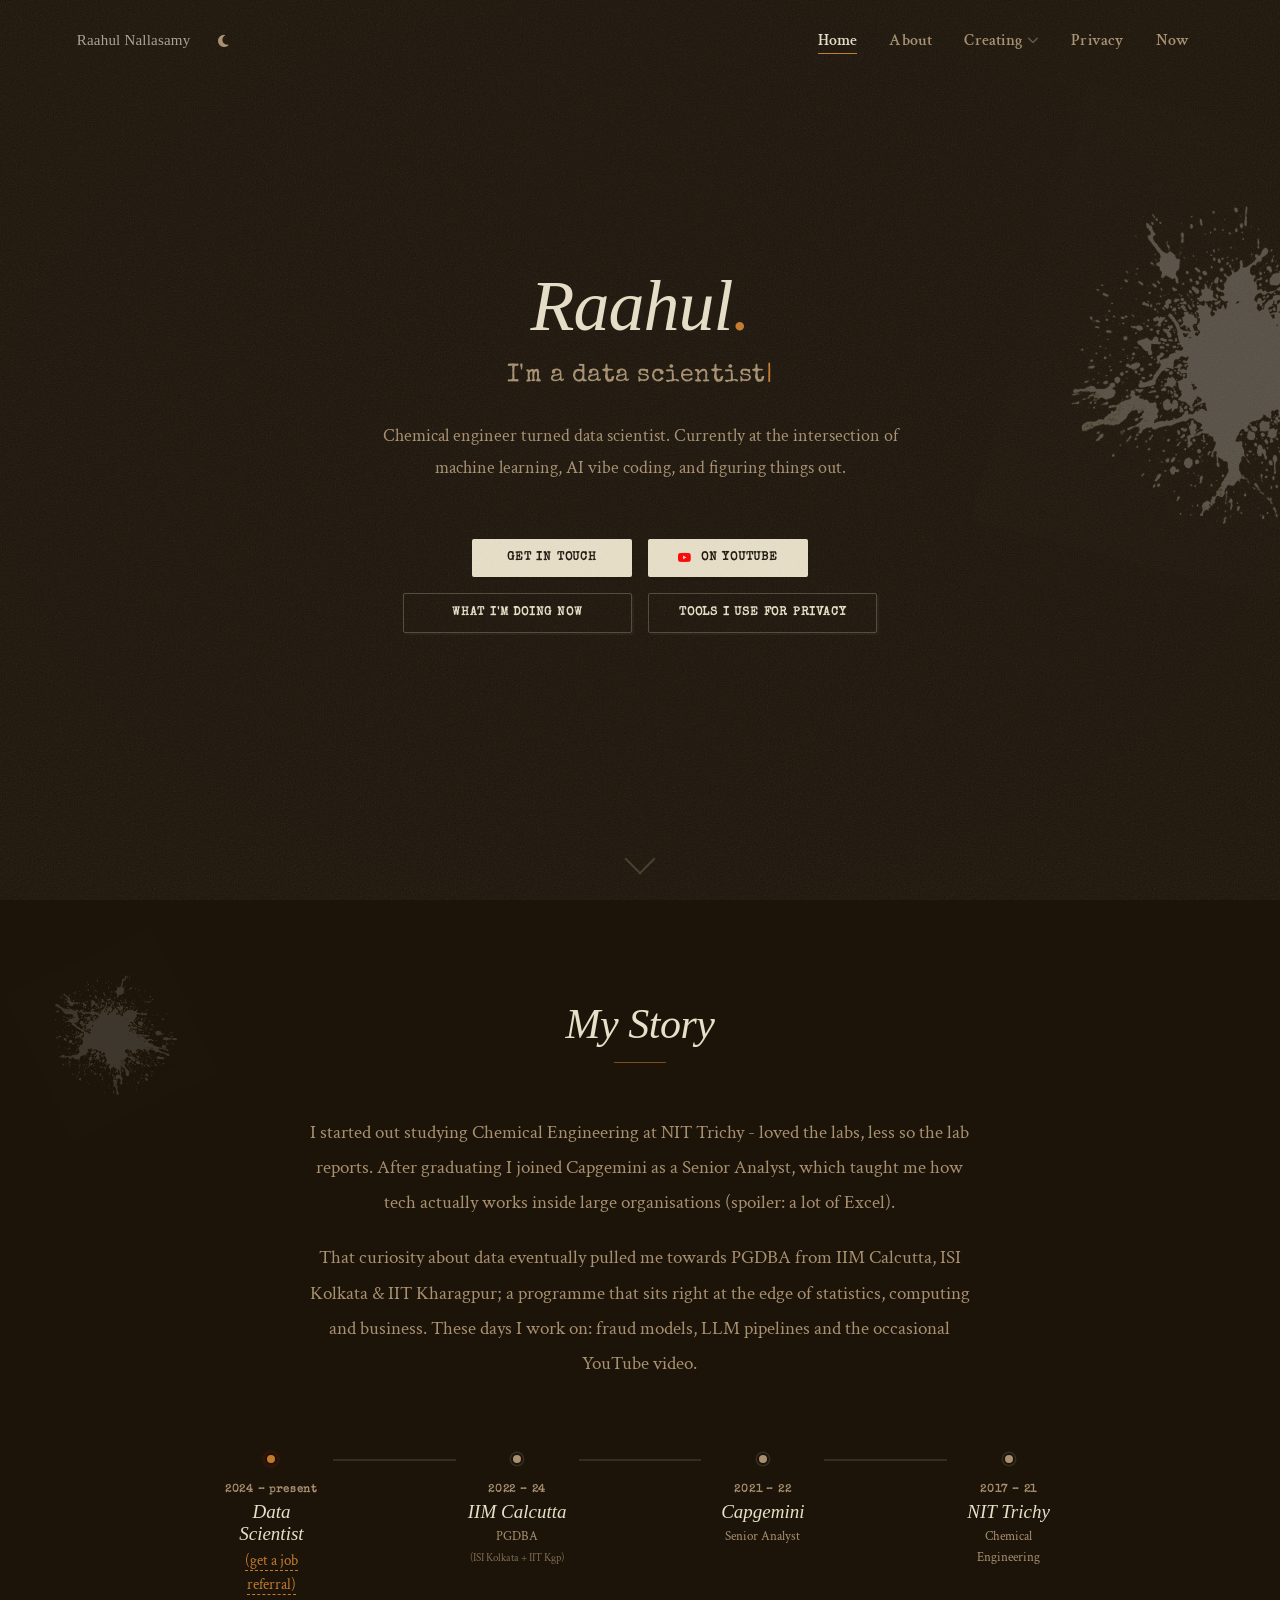
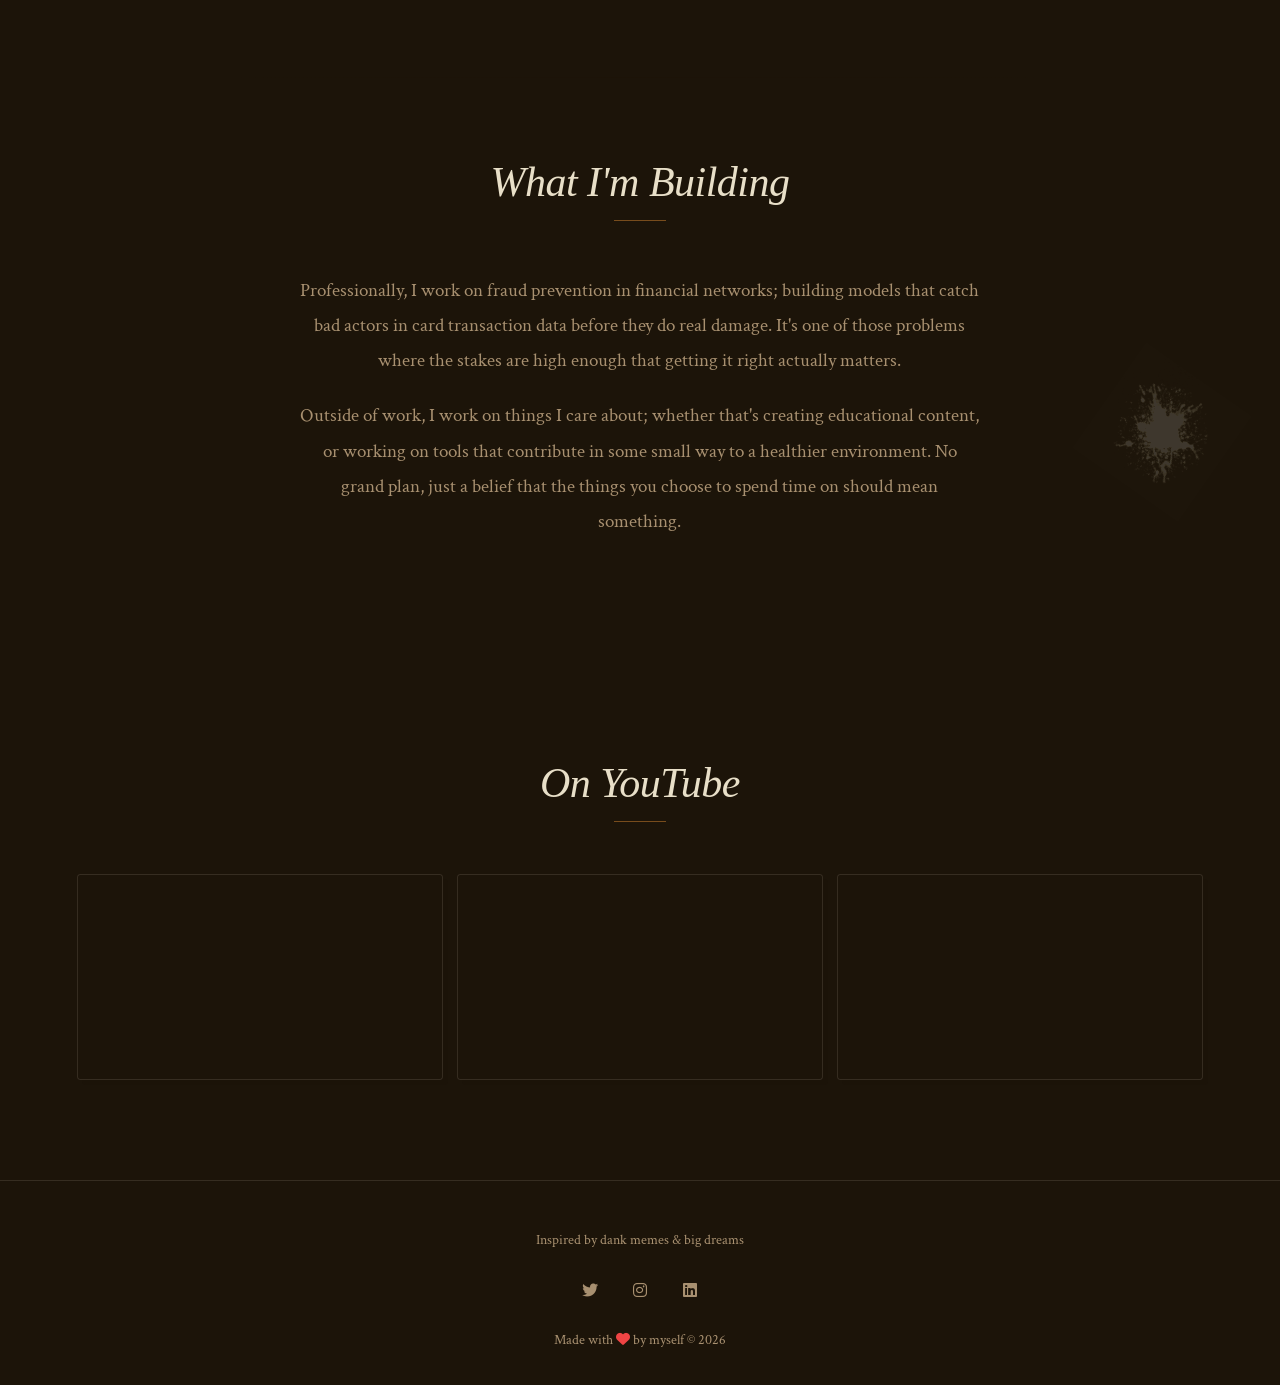
==== commit 56d7420b: "feat(about): add referral link in timeline that opens contact modal" ====
--- a/index.html
+++ b/index.html
@@ -41,6 +41,151 @@
     <link rel="icon"
         href="data:image/svg+xml,<svg xmlns='http://www.w3.org/2000/svg' viewBox='0 0 100 100'><text y='.9em' font-size='90'>⚡</text></svg>">
     <script data-goatcounter="https://raahul42.goatcounter.com/count" async src="//gc.zgo.at/count.js"></script>
+    <style>
+        .contact-overlay {
+            position: fixed;
+            inset: 0;
+            background: rgba(0, 0, 0, 0.55);
+            backdrop-filter: blur(3px);
+            z-index: 9998;
+            display: flex;
+            align-items: center;
+            justify-content: center;
+            padding: 24px;
+            opacity: 0;
+            pointer-events: none;
+            transition: opacity 0.25s ease;
+        }
+
+        .contact-overlay.active {
+            opacity: 1;
+            pointer-events: all;
+        }
+
+        .contact-modal {
+            background: var(--bg);
+            border: 1px solid var(--card-border);
+            width: 100%;
+            max-width: 460px;
+            padding: 40px 40px 36px;
+            position: relative;
+            transform: translateY(16px);
+            transition: transform 0.25s ease;
+        }
+
+        .contact-overlay.active .contact-modal {
+            transform: translateY(0);
+        }
+
+        .contact-close {
+            position: absolute;
+            top: 16px;
+            right: 20px;
+            background: none;
+            border: none;
+            font-size: 22px;
+            color: var(--text-muted);
+            cursor: pointer;
+            line-height: 1;
+            padding: 4px;
+            opacity: 0.6;
+            transition: opacity 0.15s;
+        }
+
+        .contact-close:hover { opacity: 1; }
+
+        .contact-modal-title {
+            font-family: 'IM Fell English', Georgia, serif;
+            font-size: 28px;
+            font-weight: 400;
+            font-style: italic;
+            color: var(--text);
+            margin-bottom: 28px;
+        }
+
+        .contact-field {
+            margin-bottom: 22px;
+        }
+
+        .contact-field label {
+            display: block;
+            font-family: 'Special Elite', monospace;
+            font-size: 11px;
+            letter-spacing: 2px;
+            text-transform: uppercase;
+            color: var(--accent);
+            margin-bottom: 8px;
+        }
+
+        .contact-field input,
+        .contact-field textarea {
+            width: 100%;
+            background: transparent;
+            border: none;
+            border-bottom: 1px solid var(--card-border);
+            padding: 6px 0 8px;
+            font-family: 'Crimson Text', serif;
+            font-size: 18px;
+            color: var(--text);
+            outline: none;
+            transition: border-color 0.2s;
+            box-sizing: border-box;
+            resize: none;
+        }
+
+        .contact-field input:focus,
+        .contact-field textarea:focus {
+            border-bottom-color: var(--accent);
+        }
+
+        .contact-field textarea {
+            min-height: 80px;
+            line-height: 1.6;
+        }
+
+        .contact-submit {
+            margin-top: 8px;
+            width: 100%;
+            cursor: pointer;
+        }
+
+        .contact-submit:disabled {
+            opacity: 0.5;
+            cursor: not-allowed;
+        }
+
+        .contact-success {
+            text-align: center;
+            padding: 16px 0 8px;
+        }
+
+        .contact-success-title {
+            font-family: 'IM Fell English', Georgia, serif;
+            font-size: 24px;
+            font-style: italic;
+            color: var(--text);
+            margin-bottom: 10px;
+        }
+
+        .contact-success-note {
+            font-family: 'Crimson Text', serif;
+            font-size: 17px;
+            color: var(--text-muted);
+        }
+
+        .contact-error {
+            font-family: 'Crimson Text', serif;
+            font-size: 15px;
+            color: #c0392b;
+            margin-top: 10px;
+            text-align: center;
+            display: none;
+        }
+
+        @media (max-width: 500px) {
+            .contact-modal { padding: 32px 24px 28px; }
+        }
+    </style>
 </head>
 
 <body class="loading">
@@ -94,7 +239,7 @@
                 machine learning, AI vibe coding, and figuring things out.</p>
             <div class="hero-btns">
                 <div class="hero-btns-row">
-                    <a href="mailto:contact-form-only" class="btn btn-primary">Get In Touch</a>
+                    <a href="#" class="btn btn-primary" onclick="openContactModal(); return false;">Get In Touch</a>
                     <a href="https://www.youtube.com/c/raahul42?sub_confirmation=1" target="_blank" rel="noopener" class="btn btn-primary btn-youtube"><i class="fa-brands fa-youtube"></i> on YouTube</a>
                 </div>
                 <div class="hero-btns-row hero-btns-row--secondary">
@@ -141,7 +286,7 @@
                 <div class="node-content">
                     <span class="node-year">2024 – present</span>
                     <h3>Data Scientist</h3>
-                    <p>——</p>
+                    <p><a href="#home" onclick="event.preventDefault(); document.getElementById('home').scrollIntoView({behavior:'smooth'}); setTimeout(openContactModal, 600);" style="font-family:'Crimson Text',serif;font-size:15px;color:var(--accent);text-decoration:none;border-bottom:1px dashed var(--accent);cursor:pointer;">(get a job referral)</a></p>
                 </div>
             </div>
             <div class="journey-line"></div>
@@ -220,6 +365,35 @@
     </section>
 
     </main>
+    <div class="contact-overlay" id="contactOverlay" onclick="overlayClickClose(event)">
+        <div class="contact-modal">
+            <button class="contact-close" onclick="closeContactModal()" aria-label="Close">&times;</button>
+            <div id="contactFormWrap">
+                <p class="contact-modal-title">say hello.</p>
+                <form id="contactForm" onsubmit="submitContact(event)">
+                    <div class="contact-field">
+                        <label for="contact-name">Name <span style="color:var(--accent)">*</span></label>
+                        <input type="text" id="contact-name" name="name" autocomplete="name" required>
+                    </div>
+                    <div class="contact-field">
+                        <label for="contact-email">Email</label>
+                        <input type="email" id="contact-email" name="email" autocomplete="email">
+                    </div>
+                    <div class="contact-field">
+                        <label for="contact-msg">What do you wish to say <span style="color:var(--accent)">*</span></label>
+                        <textarea id="contact-msg" name="message" rows="4" required></textarea>
+                    </div>
+                    <p class="contact-error" id="contactError">Something went wrong. Try again.</p>
+                    <button type="submit" class="btn btn-primary contact-submit" id="contactSubmit">Send</button>
+                </form>
+            </div>
+            <div class="contact-success" id="contactSuccess" style="display:none;">
+                <p class="contact-success-title">message sent.</p>
+                <p class="contact-success-note">I'll get back to you soon.</p>
+            </div>
+        </div>
+    </div>
+
     <footer class="footer">
         <p>Inspired by dank memes &amp; big dreams</p>
         <div class="icons">
@@ -357,6 +531,58 @@
         }
 
         document.getElementById('year').textContent = new Date().getFullYear();
+
+        function openContactModal() {
+            document.getElementById('contactOverlay').classList.add('active');
+            document.body.style.overflow = 'hidden';
+        }
+
+        function closeContactModal() {
+            document.getElementById('contactOverlay').classList.remove('active');
+            document.body.style.overflow = '';
+        }
+
+        function overlayClickClose(e) {
+            if (e.target === document.getElementById('contactOverlay')) closeContactModal();
+        }
+
+        document.addEventListener('keydown', function(e) {
+            if (e.key === 'Escape') closeContactModal();
+        });
+
+        async function submitContact(e) {
+            e.preventDefault();
+            const btn = document.getElementById('contactSubmit');
+            const errEl = document.getElementById('contactError');
+            btn.textContent = 'Sending...';
+            btn.disabled = true;
+            errEl.style.display = 'none';
+
+            try {
+                const res = await fetch('https://api.web3forms.com/submit', {
+                    method: 'POST',
+                    headers: { 'Content-Type': 'application/json' },
+                    body: JSON.stringify({
+                        access_key: '317c881d-d713-4ef2-b51f-5bfba723aceb',
+                        subject: 'Message from raahul42.github.io',
+                        name: document.getElementById('contact-name').value,
+                        email: document.getElementById('contact-email').value,
+                        message: document.getElementById('contact-msg').value
+                    })
+                });
+                const result = await res.json();
+                if (result.success) {
+                    document.getElementById('contactFormWrap').style.display = 'none';
+                    document.getElementById('contactSuccess').style.display = 'block';
+                } else {
+                    throw new Error();
+                }
+            } catch {
+                errEl.style.display = 'block';
+                btn.textContent = 'Send';
+                btn.disabled = false;
+            }
+        }
     </script>
 
 </body>
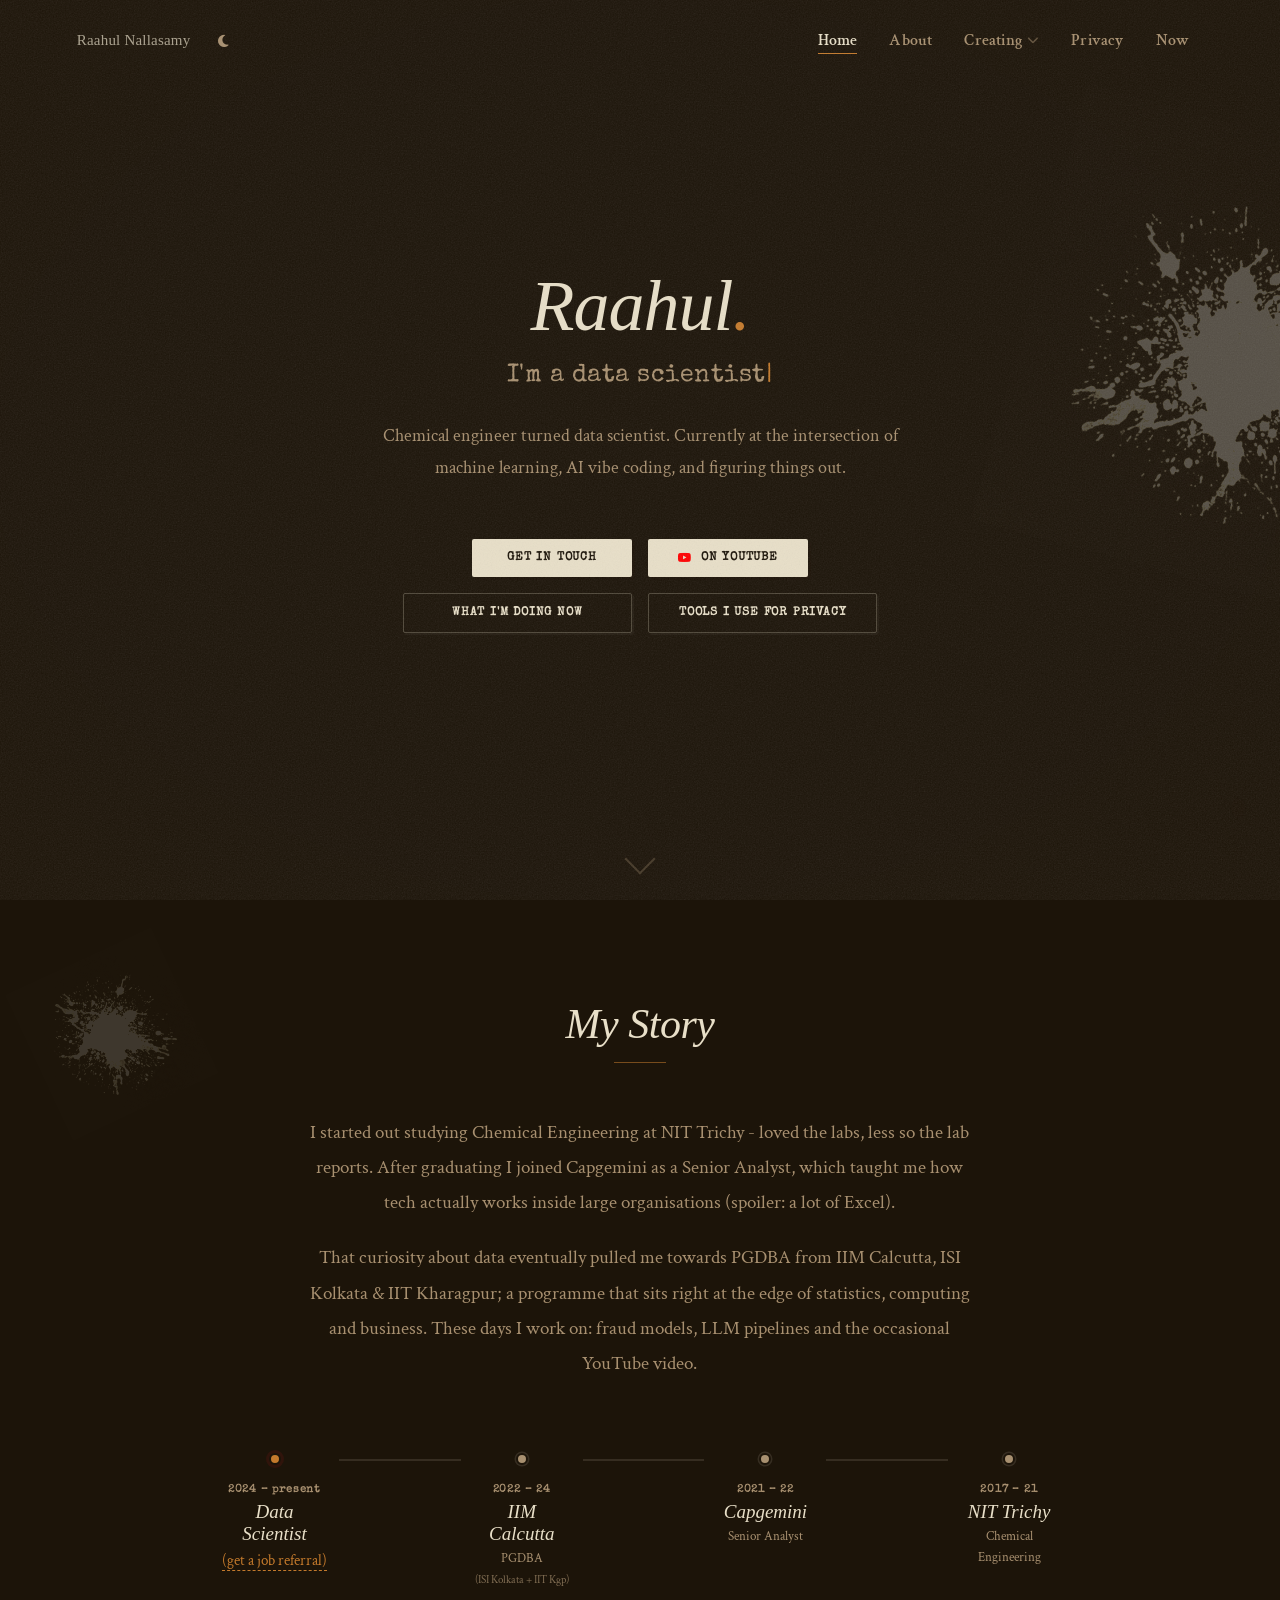
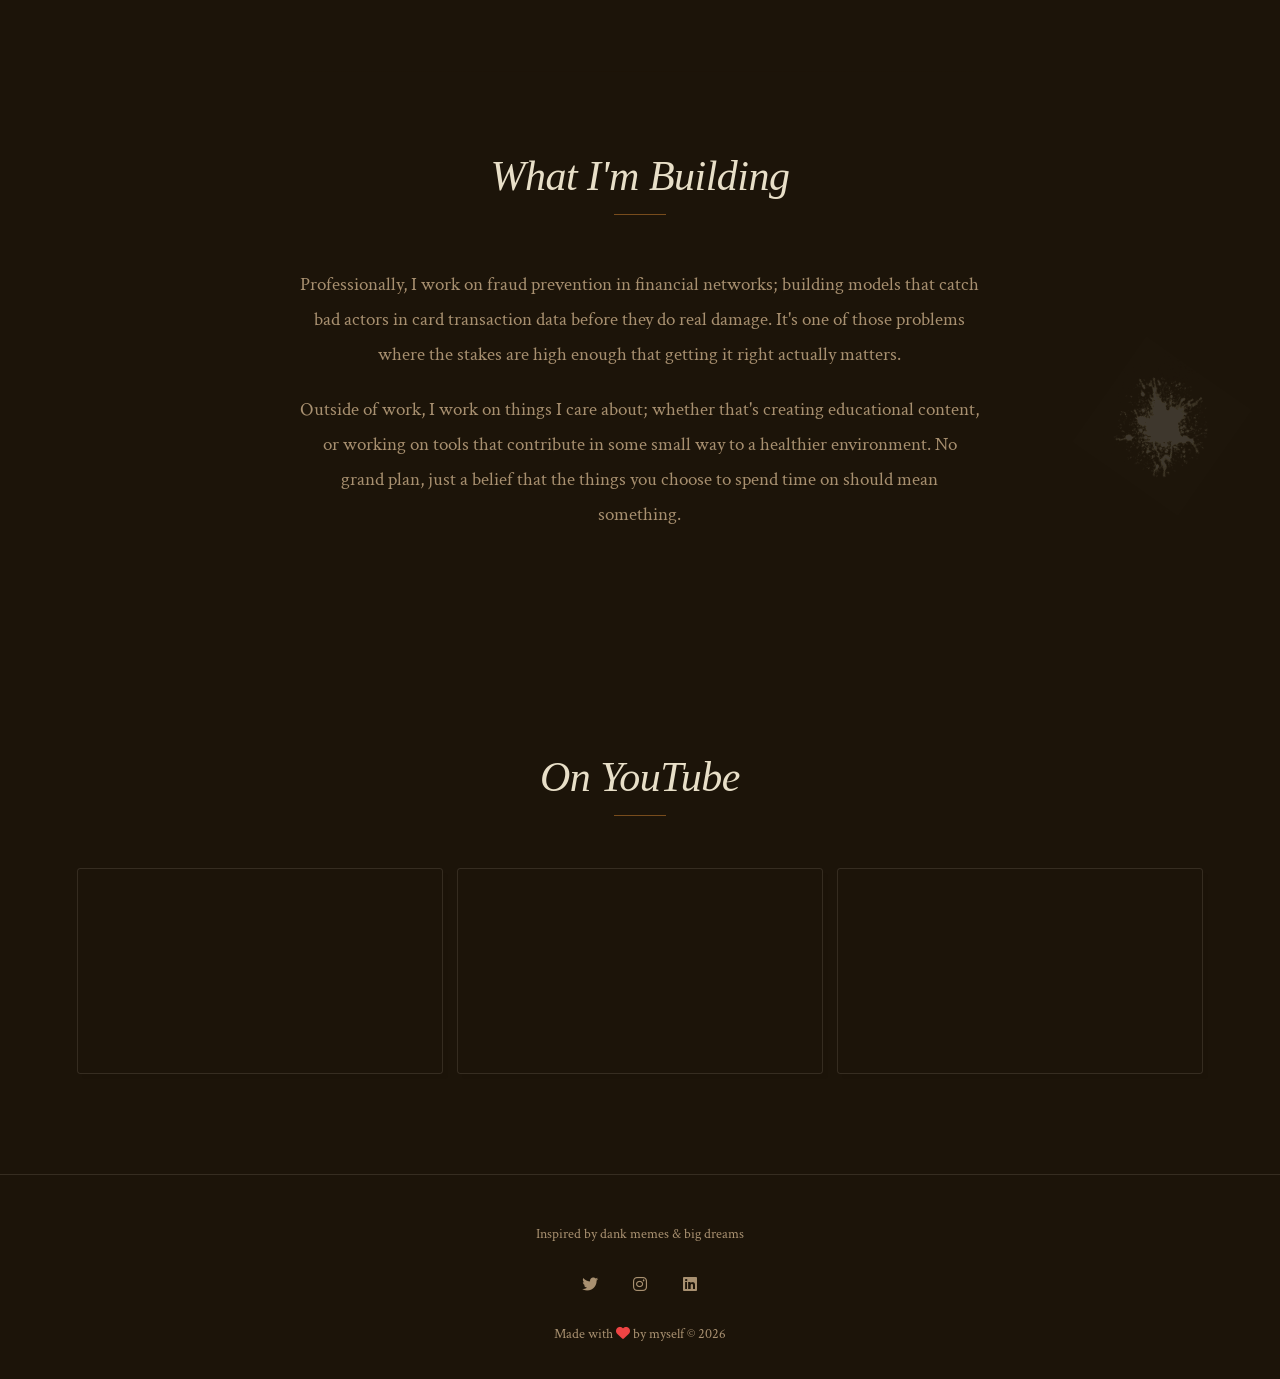
==== commit 42072bf0: "fix(about): single-line referral link, prefill message on modal open" ====
--- a/index.html
+++ b/index.html
@@ -286,7 +286,7 @@
                 <div class="node-content">
                     <span class="node-year">2024 – present</span>
                     <h3>Data Scientist</h3>
-                    <p><a href="#home" onclick="event.preventDefault(); document.getElementById('home').scrollIntoView({behavior:'smooth'}); setTimeout(openContactModal, 600);" style="font-family:'Crimson Text',serif;font-size:15px;color:var(--accent);text-decoration:none;border-bottom:1px dashed var(--accent);cursor:pointer;">(get a job referral)</a></p>
+                    <p><a href="#home" onclick="event.preventDefault(); document.getElementById('home').scrollIntoView({behavior:'smooth'}); setTimeout(openReferralModal, 600);" style="font-family:'Crimson Text',serif;font-size:15px;color:var(--accent);text-decoration:none;border-bottom:1px dashed var(--accent);cursor:pointer;white-space:nowrap;">(get a job referral)</a></p>
                 </div>
             </div>
             <div class="journey-line"></div>
@@ -531,6 +531,11 @@
         }
 
         document.getElementById('year').textContent = new Date().getFullYear();
+
+        function openReferralModal() {
+            document.getElementById('contact-msg').value = 'Need a referral at your company for ____ roles';
+            openContactModal();
+        }
 
         function openContactModal() {
             document.getElementById('contactOverlay').classList.add('active');
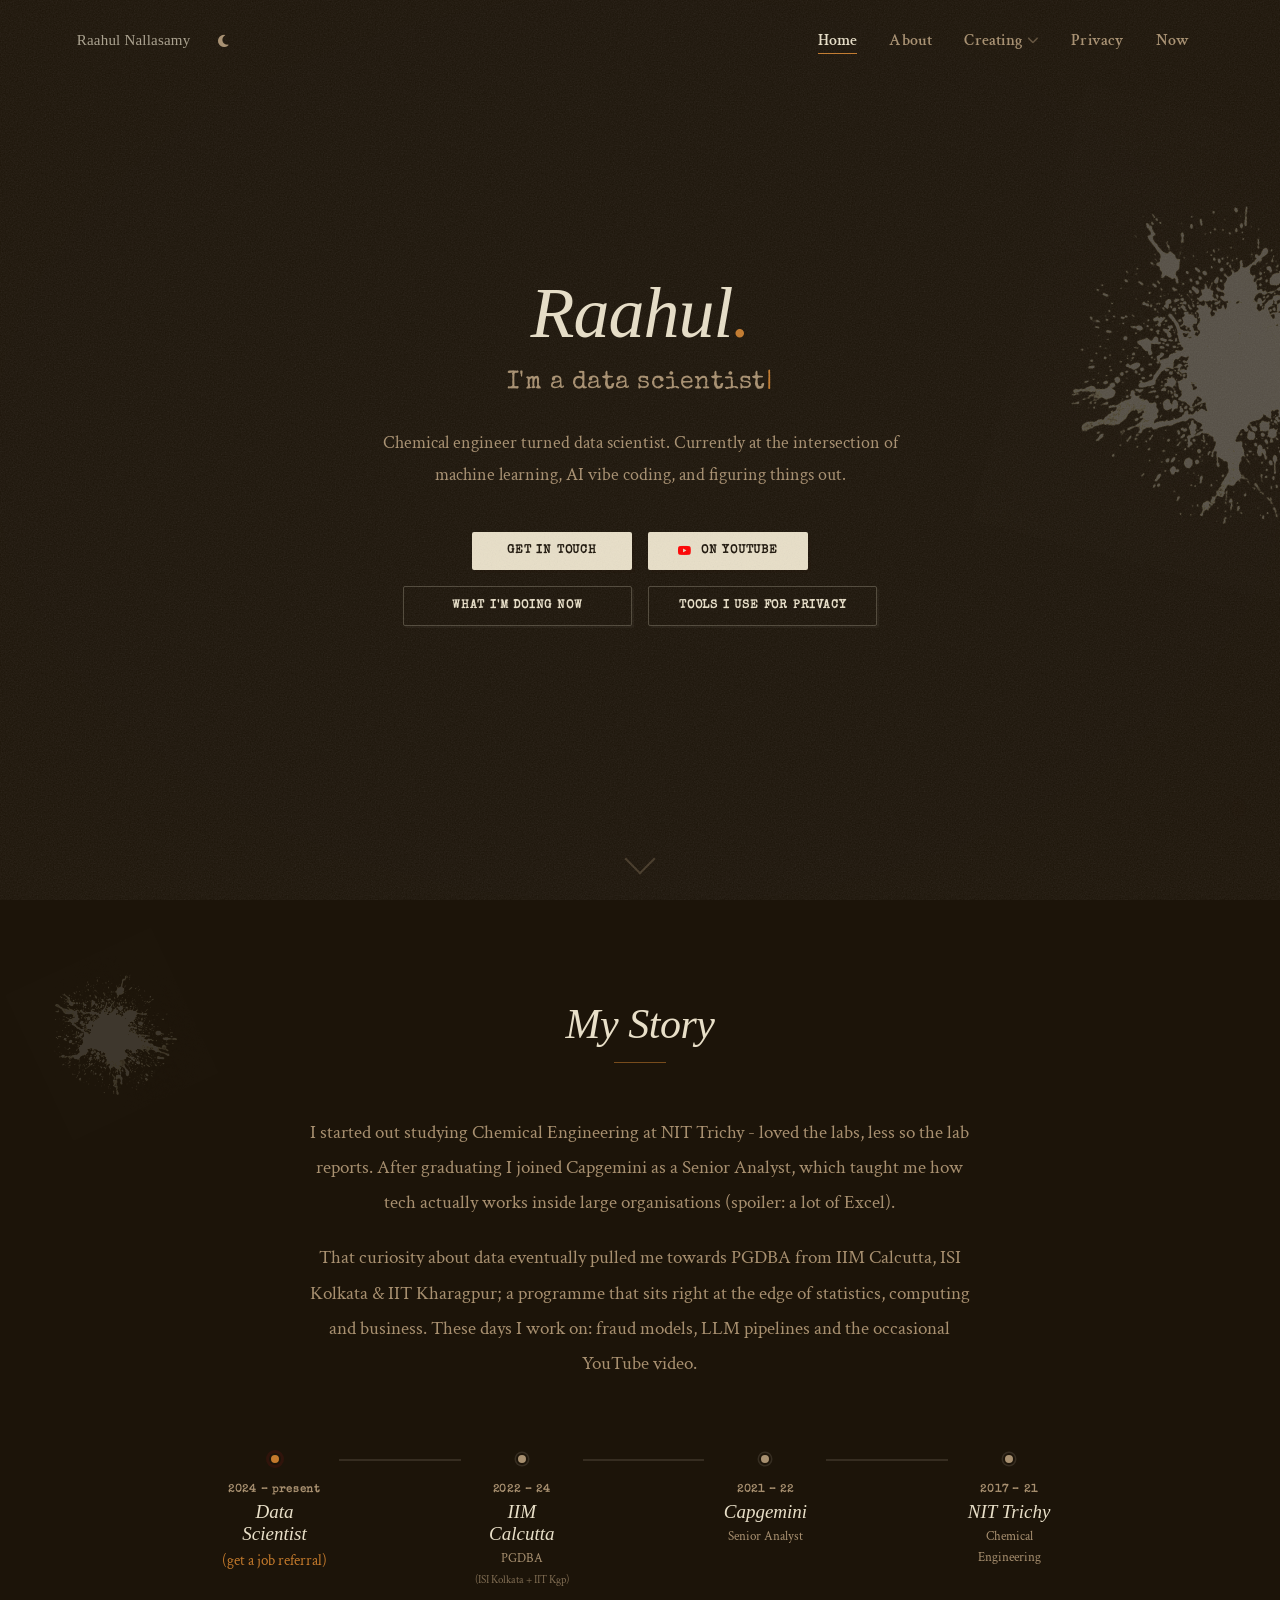
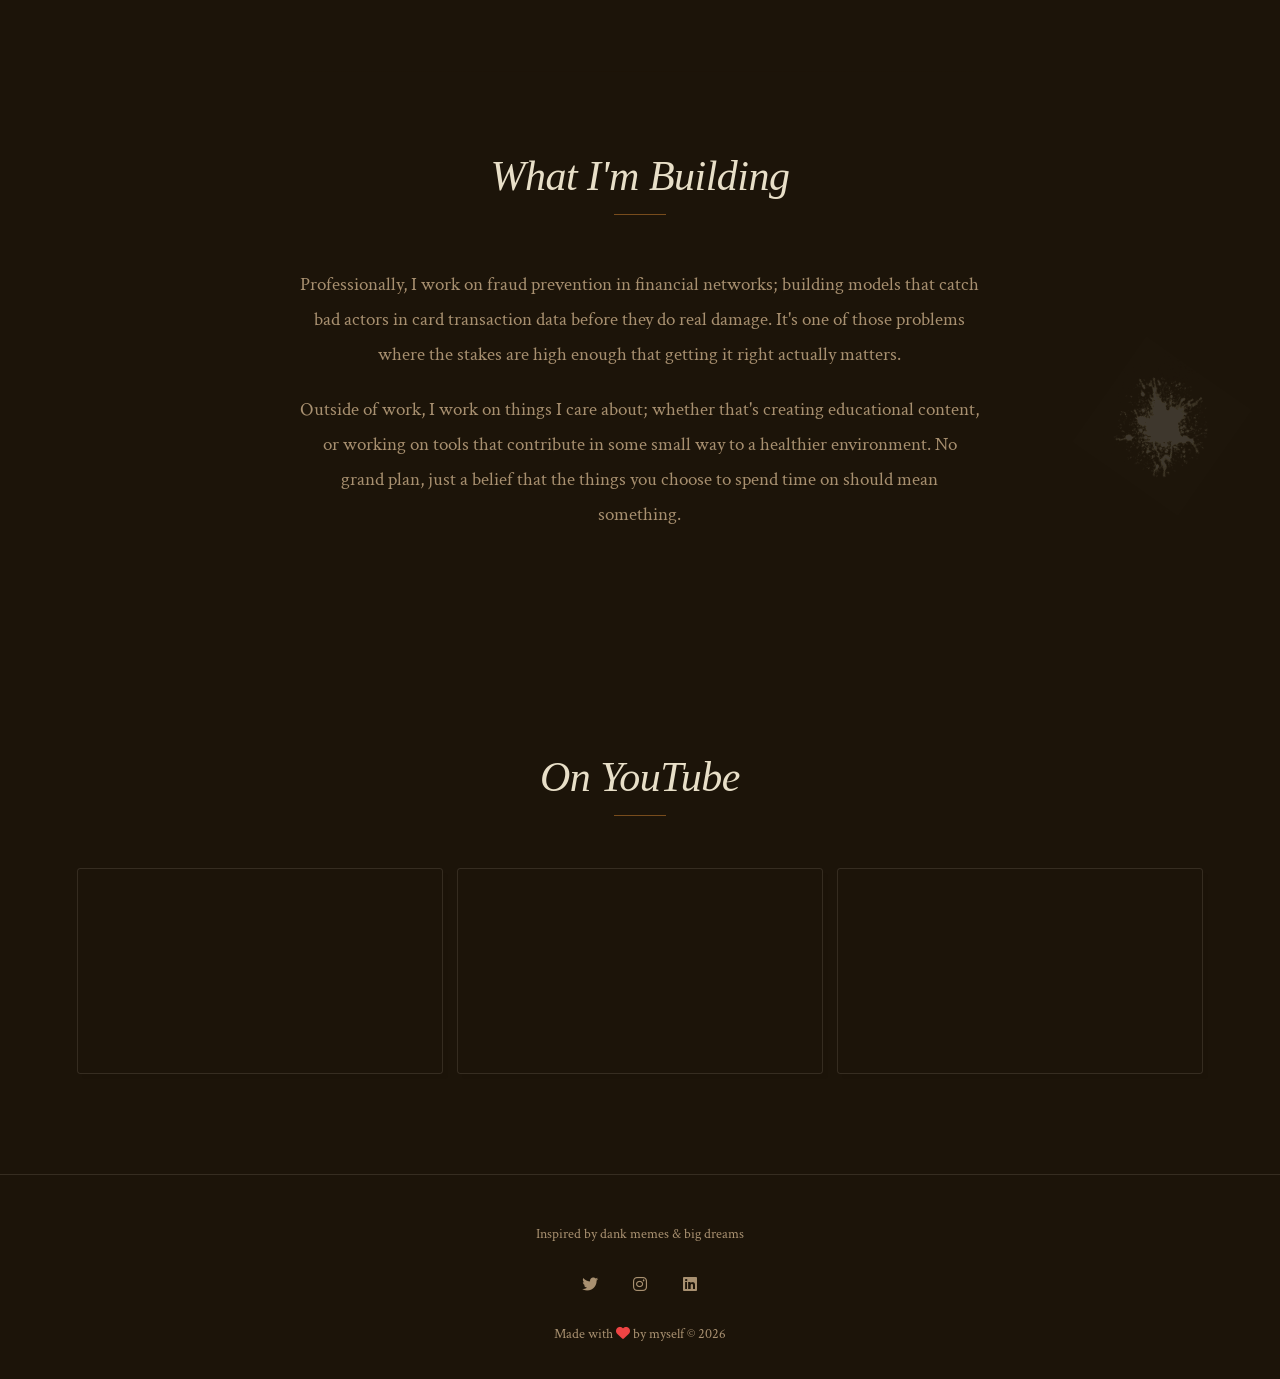
==== commit cc626caa: "fix(hero): remove referral underline, fix mobile btn spacing Dashed border-bottom on referral link w" ====
--- a/index.html
+++ b/index.html
@@ -286,7 +286,7 @@
                 <div class="node-content">
                     <span class="node-year">2024 – present</span>
                     <h3>Data Scientist</h3>
-                    <p><a href="#home" onclick="event.preventDefault(); document.getElementById('home').scrollIntoView({behavior:'smooth'}); setTimeout(openReferralModal, 600);" style="font-family:'Crimson Text',serif;font-size:15px;color:var(--accent);text-decoration:none;border-bottom:1px dashed var(--accent);cursor:pointer;white-space:nowrap;">(get a job referral)</a></p>
+                    <p><a href="#home" onclick="event.preventDefault(); document.getElementById('home').scrollIntoView({behavior:'smooth'}); setTimeout(openReferralModal, 600);" style="font-family:'Crimson Text',serif;font-size:15px;color:var(--accent);text-decoration:none;cursor:pointer;white-space:nowrap;">(get a job referral)</a></p>
                 </div>
             </div>
             <div class="journey-line"></div>
--- a/retro.css
+++ b/retro.css
@@ -278,7 +278,6 @@
     background: var(--text);
     color: var(--bg);
     box-shadow: 3px 3px 0 rgba(28, 15, 0, 0.25);
-    margin-top: 14px;
 }
 
 .btn-primary:hover {
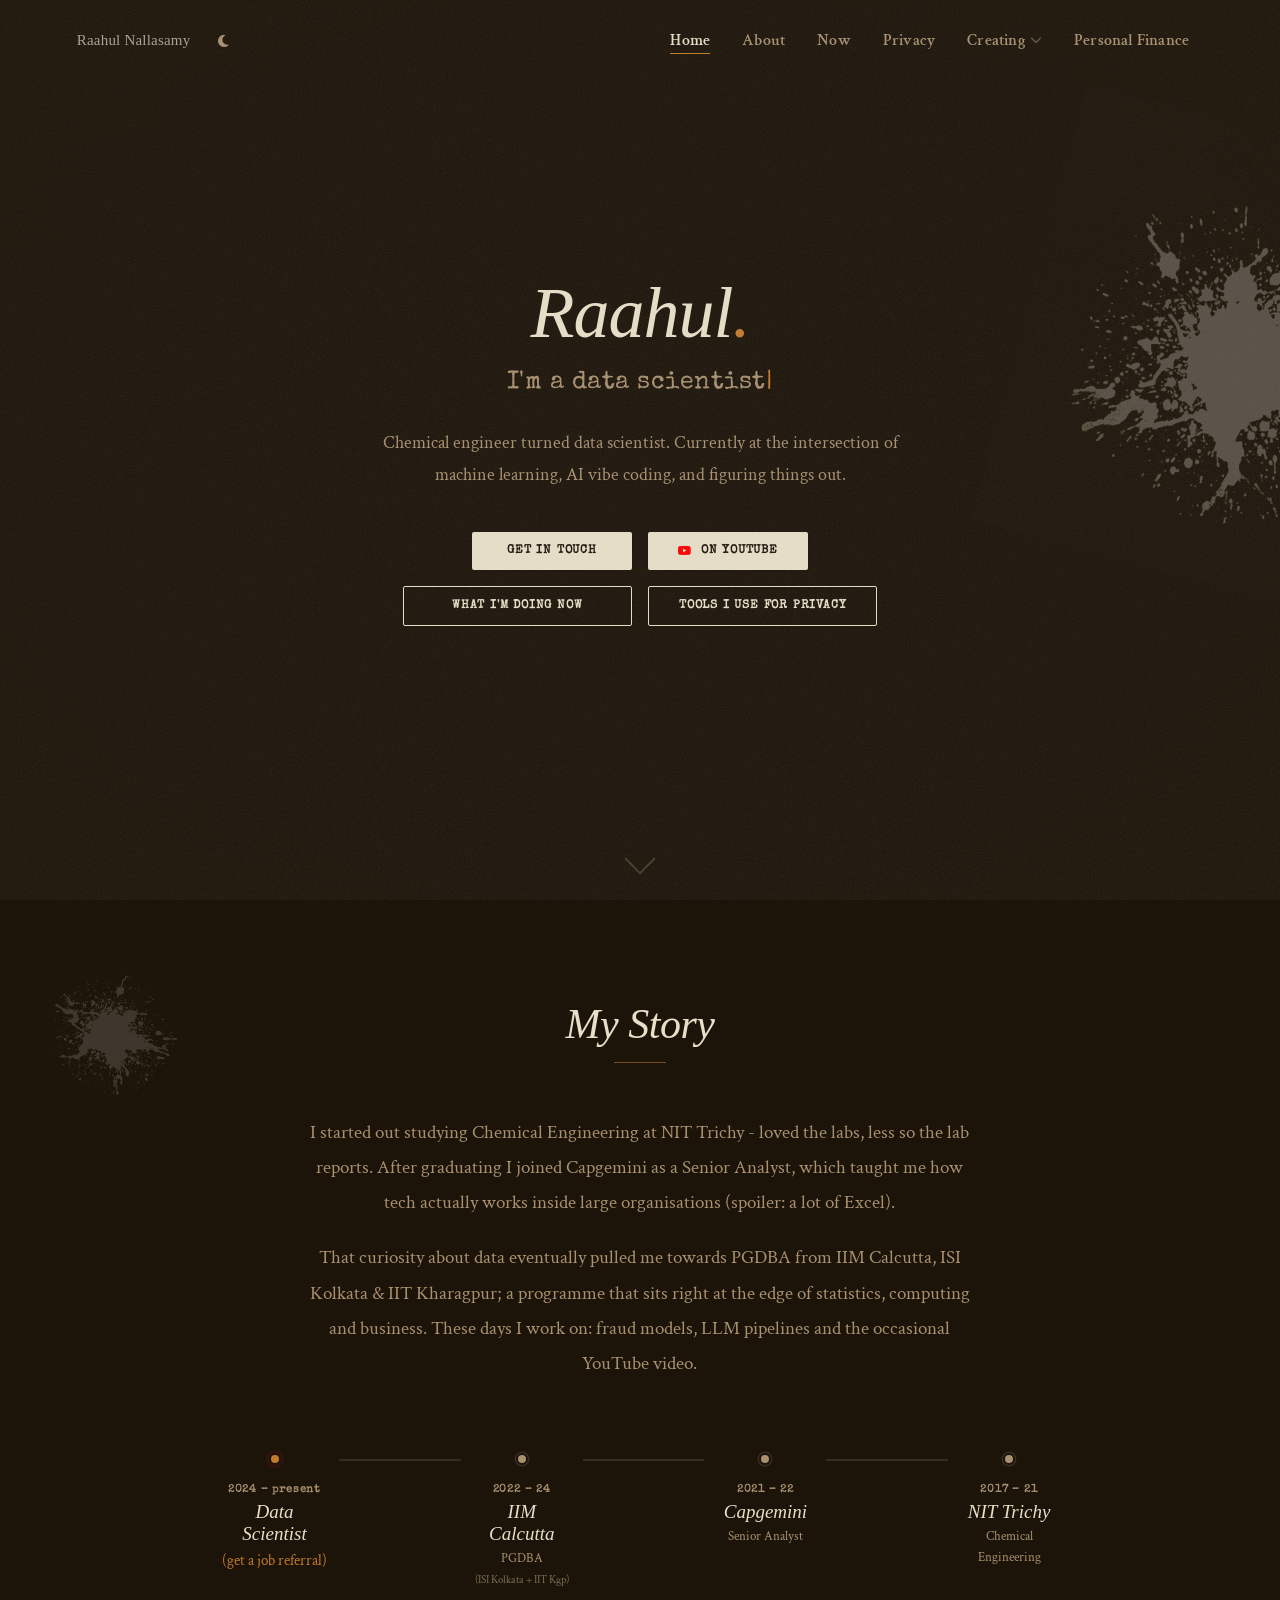
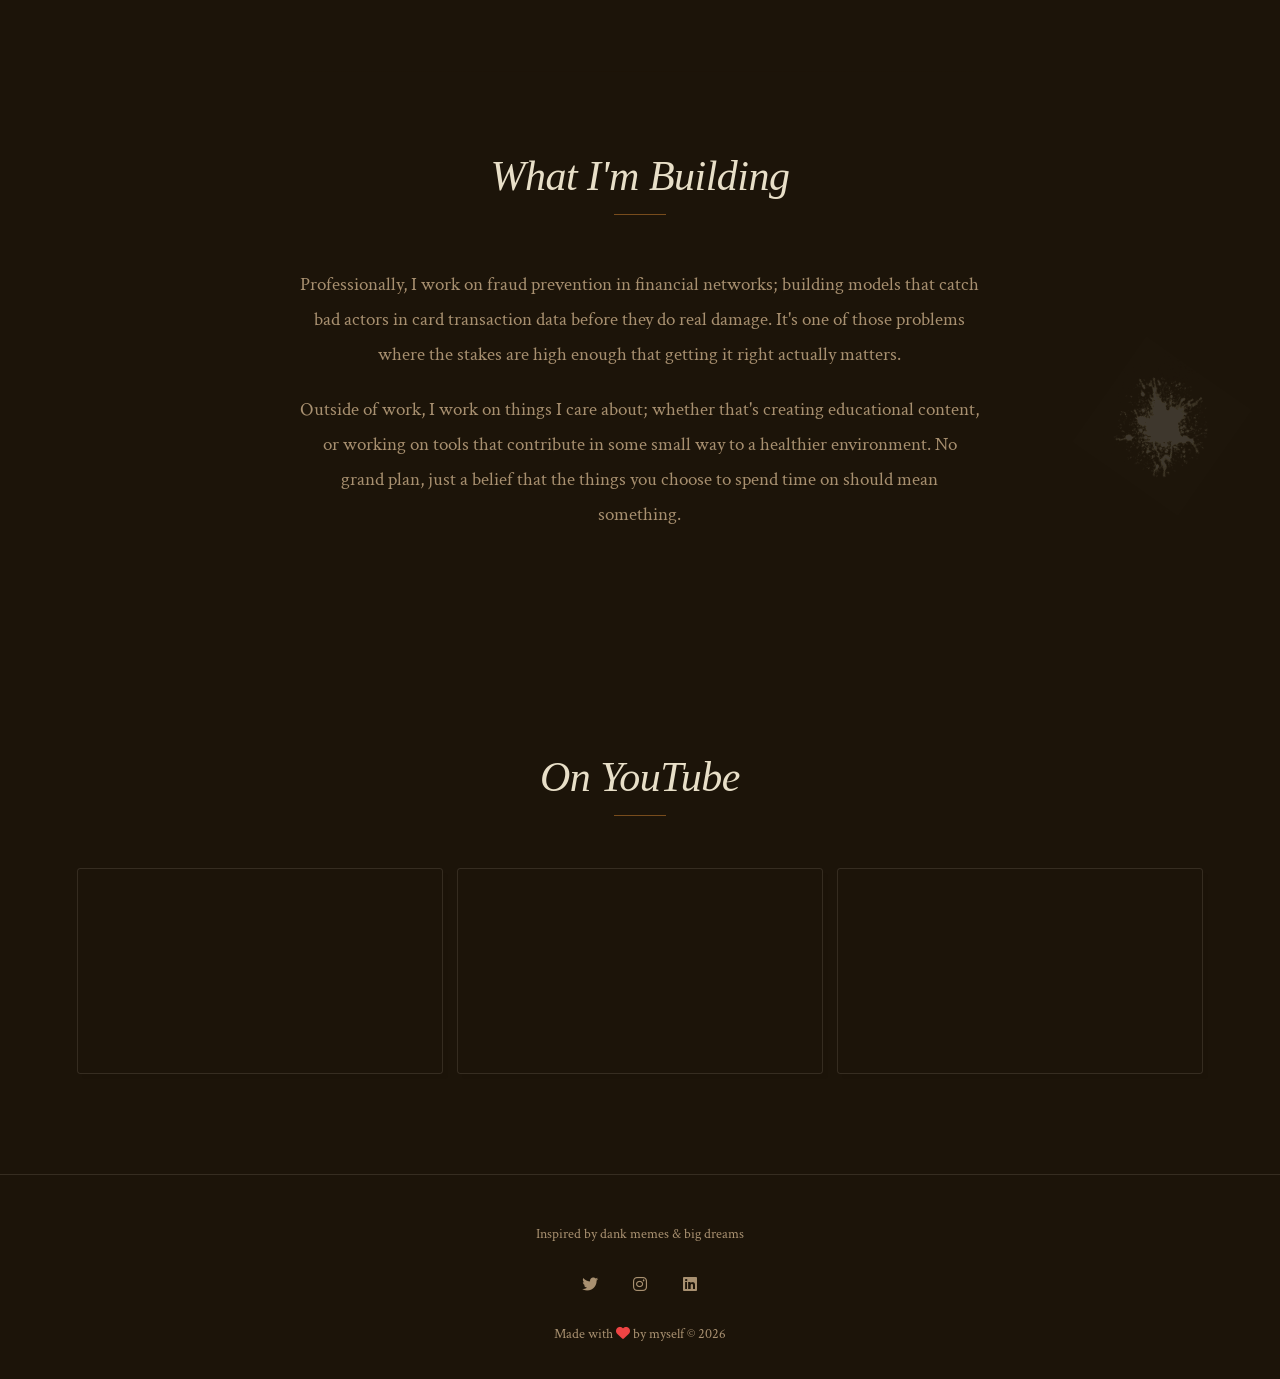
==== commit f9bb12af: "feat(nav): add Personal Finance page, reorder nav links Nav order: Home > About > Now > Privacy > Cr" ====
--- a/index.html
+++ b/index.html
@@ -205,6 +205,8 @@
             <ul>
                 <li><a href="#home" class="nav-item">Home</a></li>
                 <li><a href="#about" class="nav-item">About</a></li>
+                <li><a href="/now" class="nav-item">Now</a></li>
+                <li><a href="/privacy" class="nav-item">Privacy</a></li>
                 <li class="nav-dropdown">
                     <a href="#" class="nav-item dropdown-trigger">Creating <i
                             class="fa-solid fa-chevron-down fa-xs"></i></a>
@@ -217,8 +219,7 @@
                         </a>
                     </div>
                 </li>
-                <li><a href="/privacy" class="nav-item">Privacy</a></li>
-                <li><a href="/now" class="nav-item">Now</a></li>
+                <li><a href="/finance" class="nav-item">Personal Finance</a></li>
             </ul>
         </div>
     </nav>
--- a/retro.css
+++ b/retro.css
@@ -289,8 +289,8 @@
 .btn-privacy {
     background: transparent;
     color: var(--text);
-    border: 1.5px solid var(--card-border-hover);
-    box-shadow: 2px 2px 0 var(--card-bg);
+    border: 1.5px solid var(--text);
+    box-shadow: 3px 3px 0 rgba(28, 15, 0, 0.25);
 }
 
 .btn-now:hover,
@@ -298,7 +298,7 @@
     background: var(--text);
     color: var(--bg);
     transform: translate(-1px, -1px);
-    box-shadow: 3px 3px 0 var(--card-border);
+    box-shadow: 4px 4px 0 rgba(28, 15, 0, 0.25);
 }
 
 /* ---- VADI EASTER EGG BTN ---- */
@@ -410,6 +410,20 @@
     border-radius: 3px;
     border: 1px solid var(--card-border);
     box-shadow: 5px 5px 0 rgba(28, 15, 0, 0.09);
+    overflow: hidden;
+}
+
+.video-item iframe {
+    transition: filter 0.4s ease;
+    filter: sepia(0.65) contrast(1.1) opacity(0.9);
+}
+
+html[data-theme="dark"] .video-item iframe {
+    filter: sepia(0.4) contrast(1.15) opacity(0.8) brightness(0.85);
+}
+
+.video-item:hover iframe {
+    filter: sepia(0) contrast(1) opacity(1) brightness(1);
 }
 
 /* ---- FOOTER ---- */
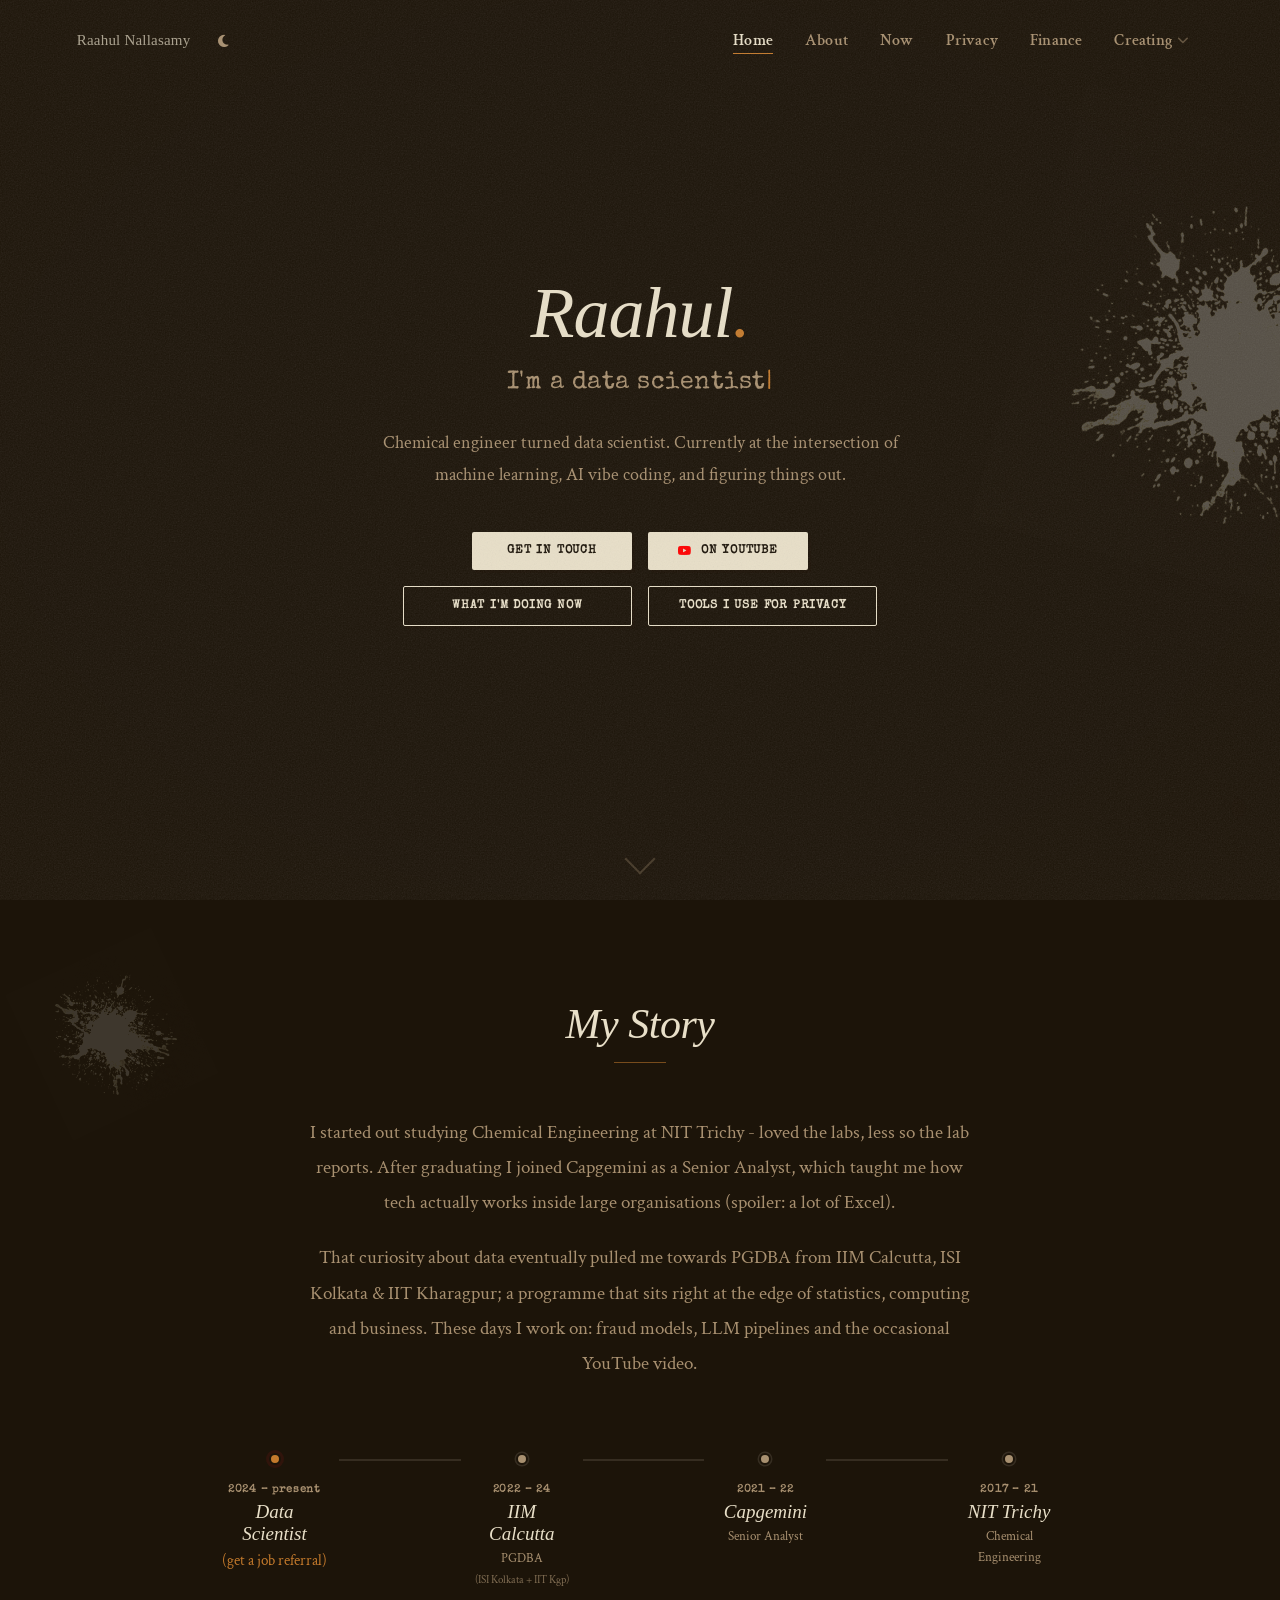
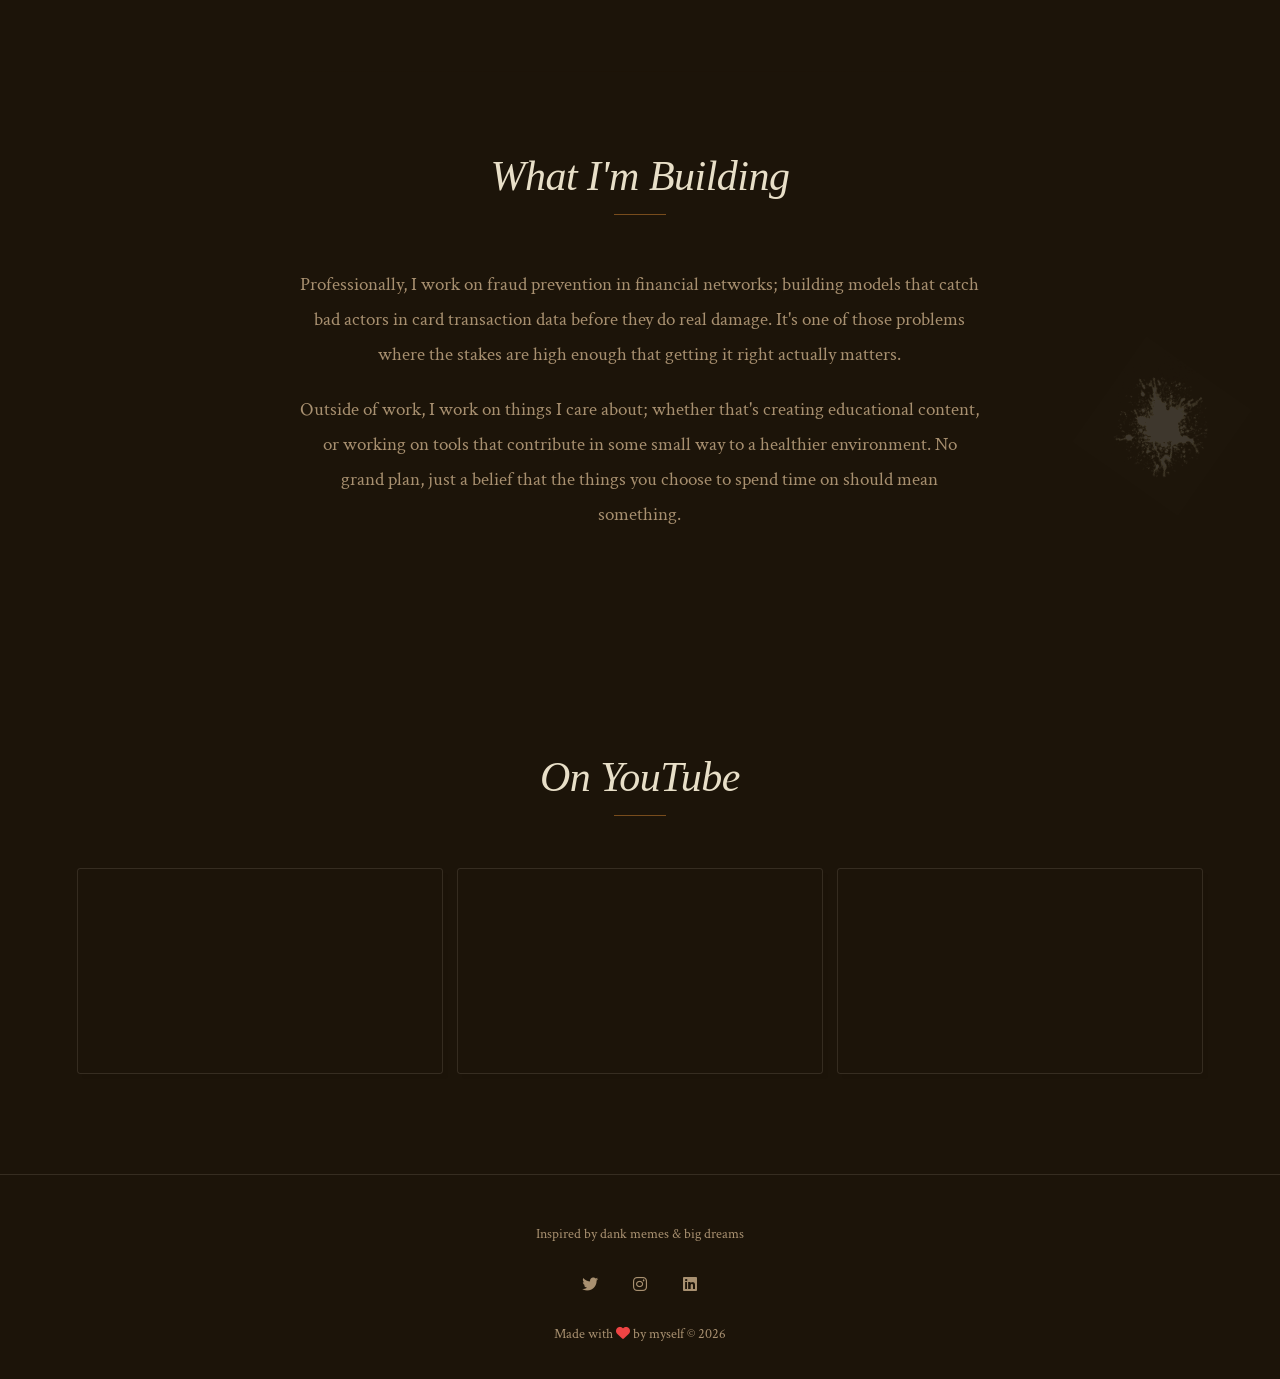
==== commit 0986b9d7: "chore(nav): rename "Personal Finance" to "Finance", move "Creating" last Also update now page: readi" ====
--- a/index.html
+++ b/index.html
@@ -207,6 +207,7 @@
                 <li><a href="#about" class="nav-item">About</a></li>
                 <li><a href="/now" class="nav-item">Now</a></li>
                 <li><a href="/privacy" class="nav-item">Privacy</a></li>
+                <li><a href="/finance" class="nav-item">Finance</a></li>
                 <li class="nav-dropdown">
                     <a href="#" class="nav-item dropdown-trigger">Creating <i
                             class="fa-solid fa-chevron-down fa-xs"></i></a>
@@ -219,7 +220,6 @@
                         </a>
                     </div>
                 </li>
-                <li><a href="/finance" class="nav-item">Personal Finance</a></li>
             </ul>
         </div>
     </nav>
